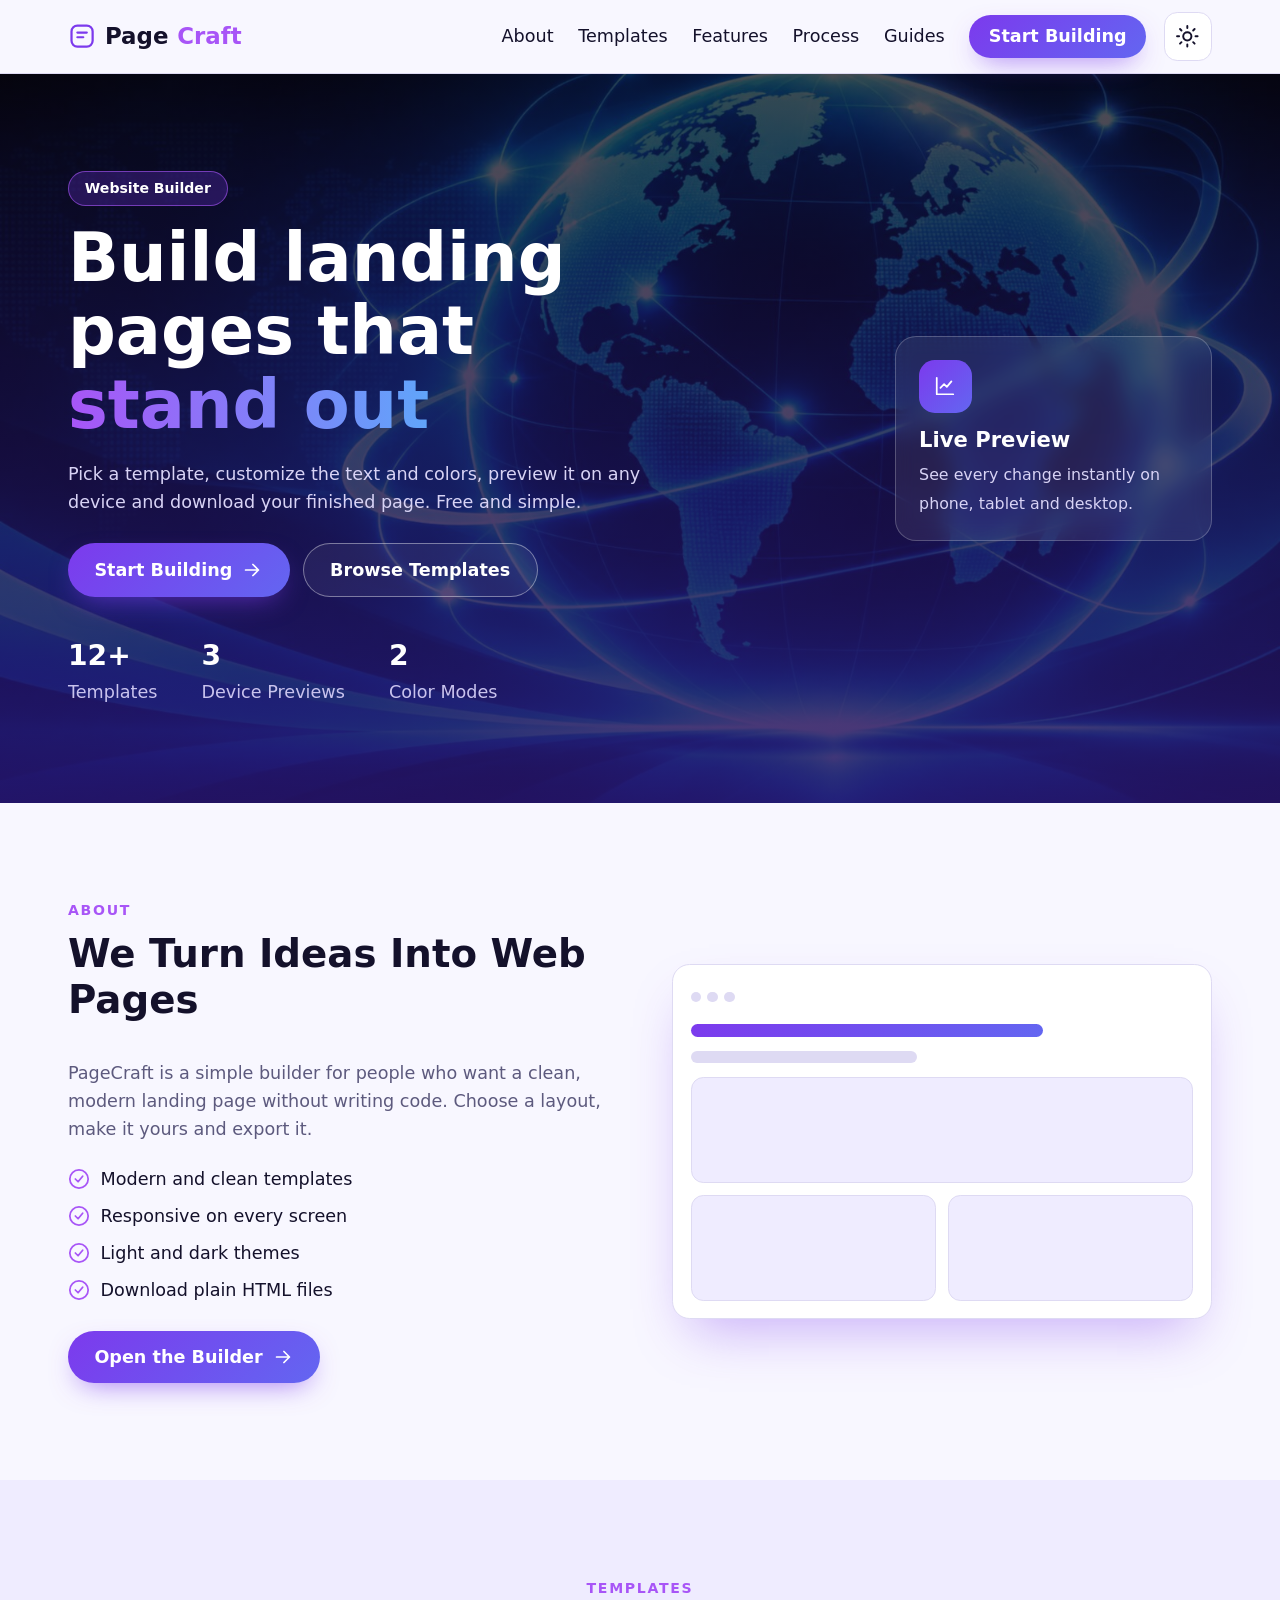
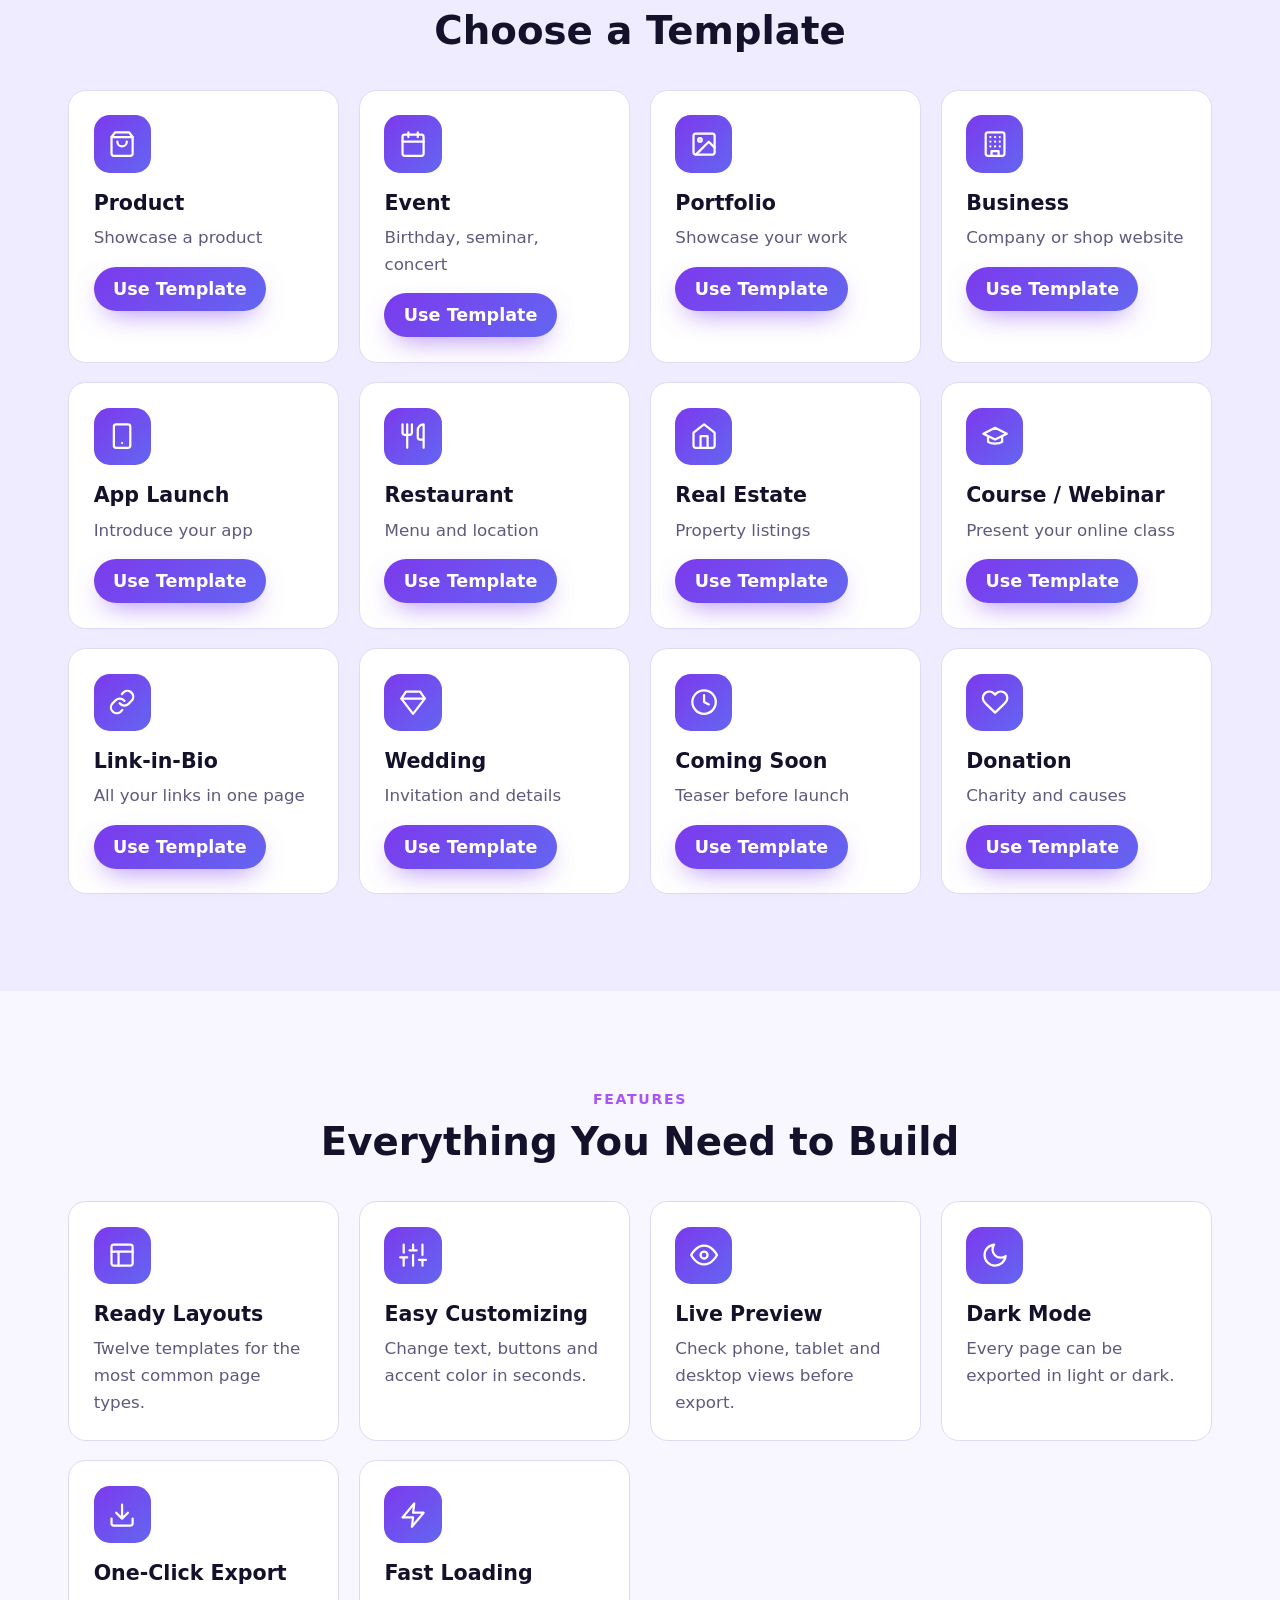
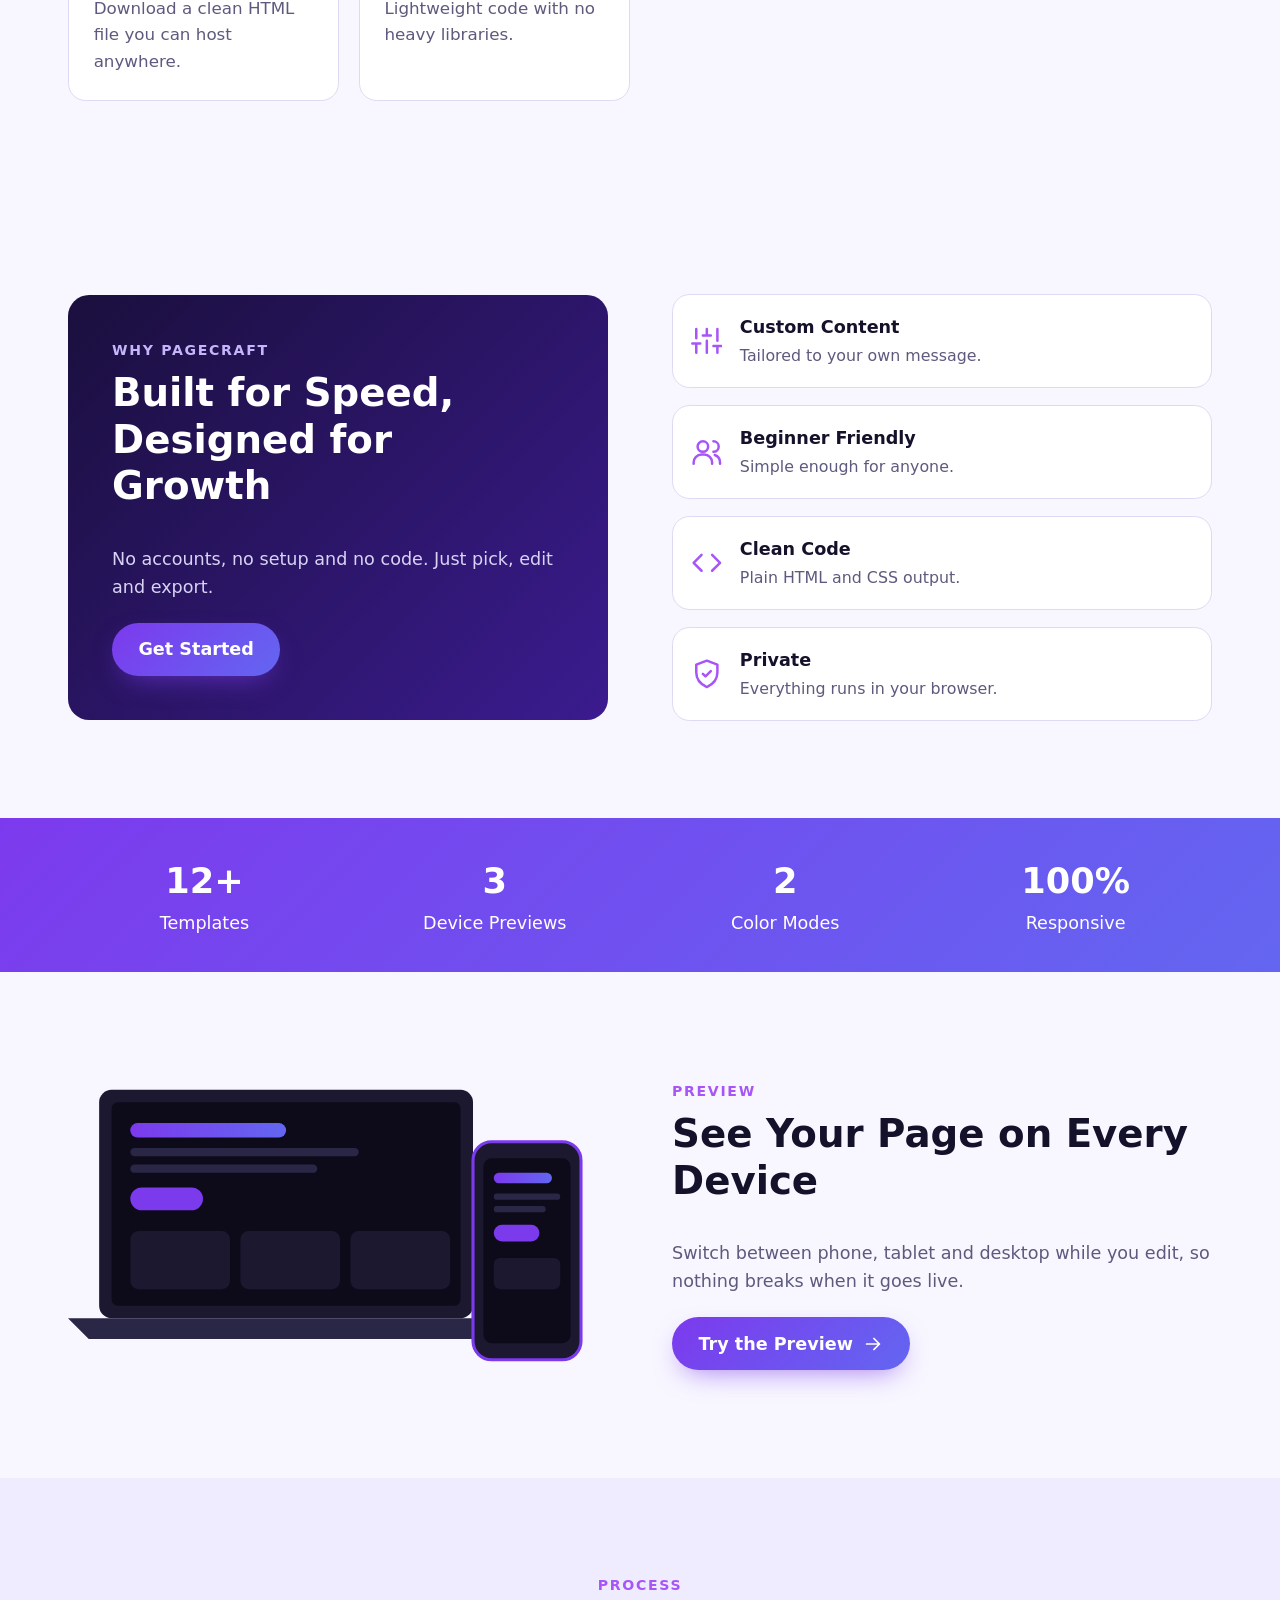
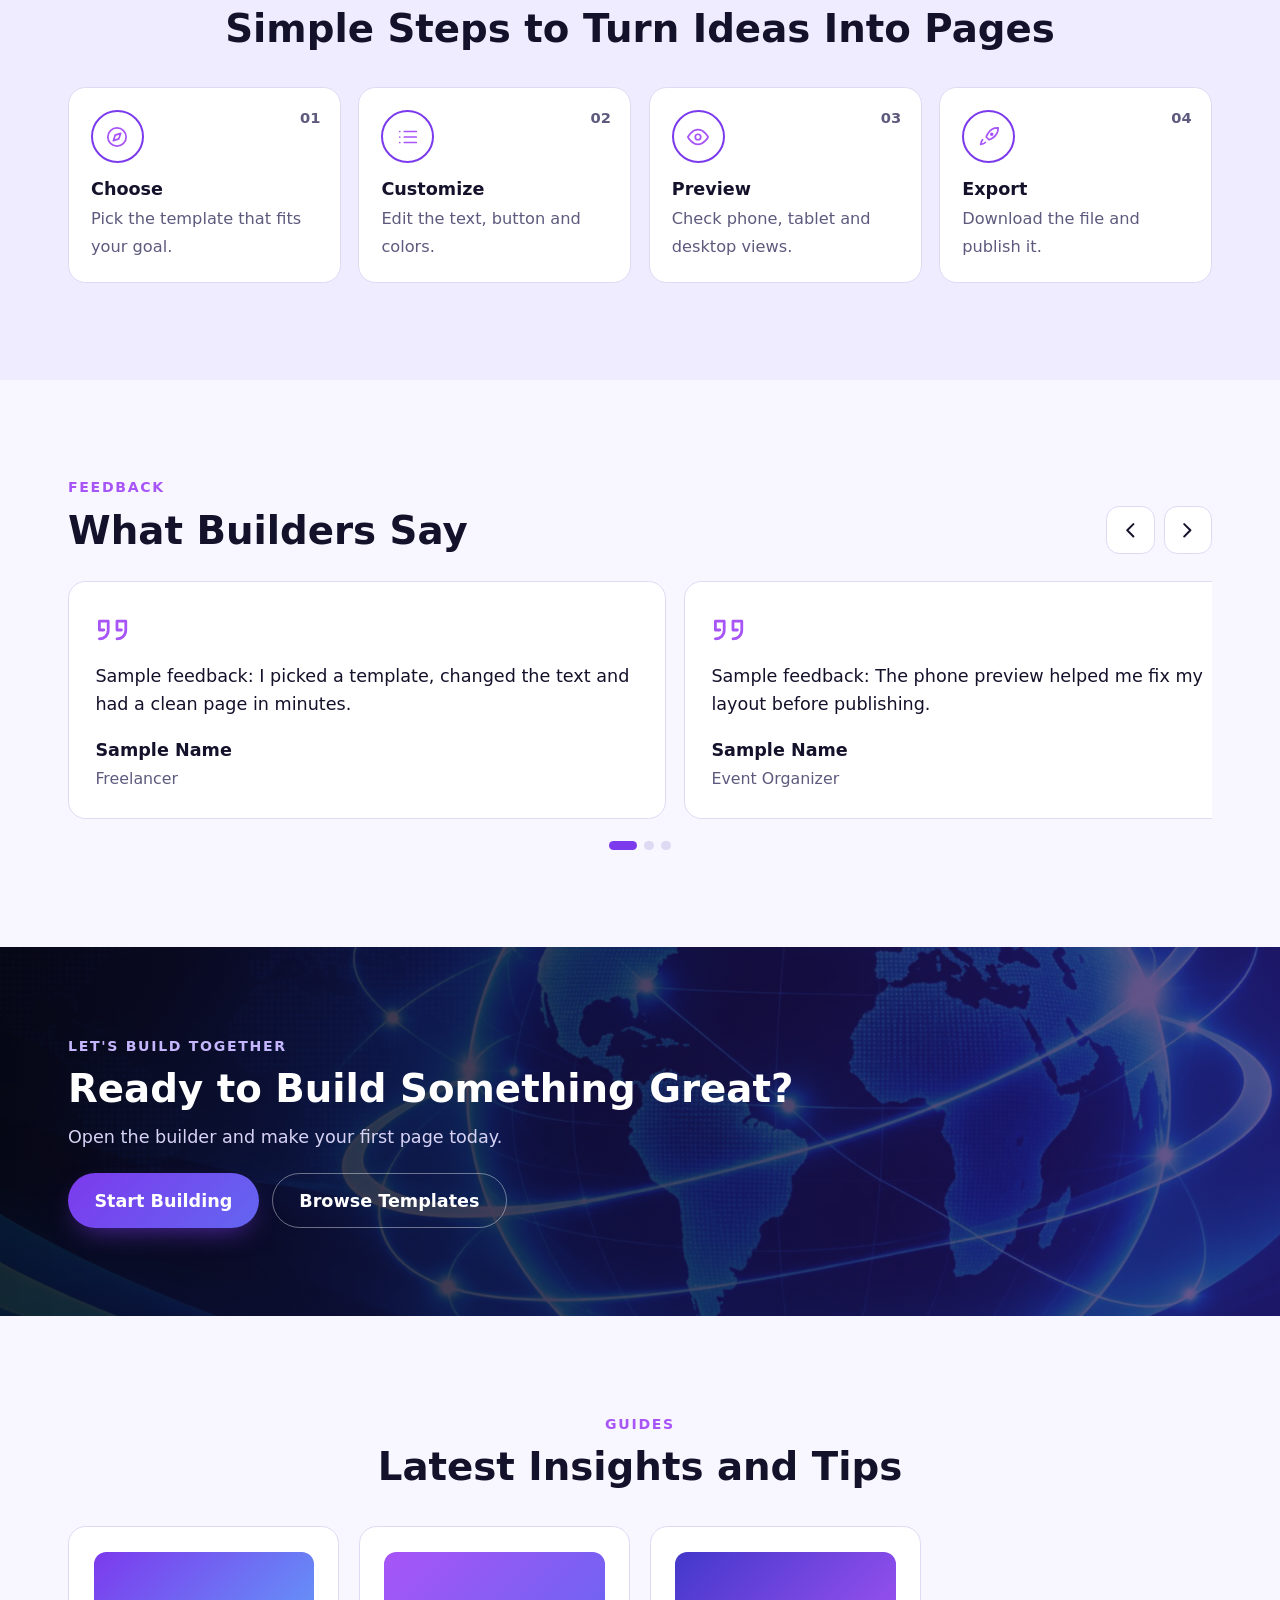
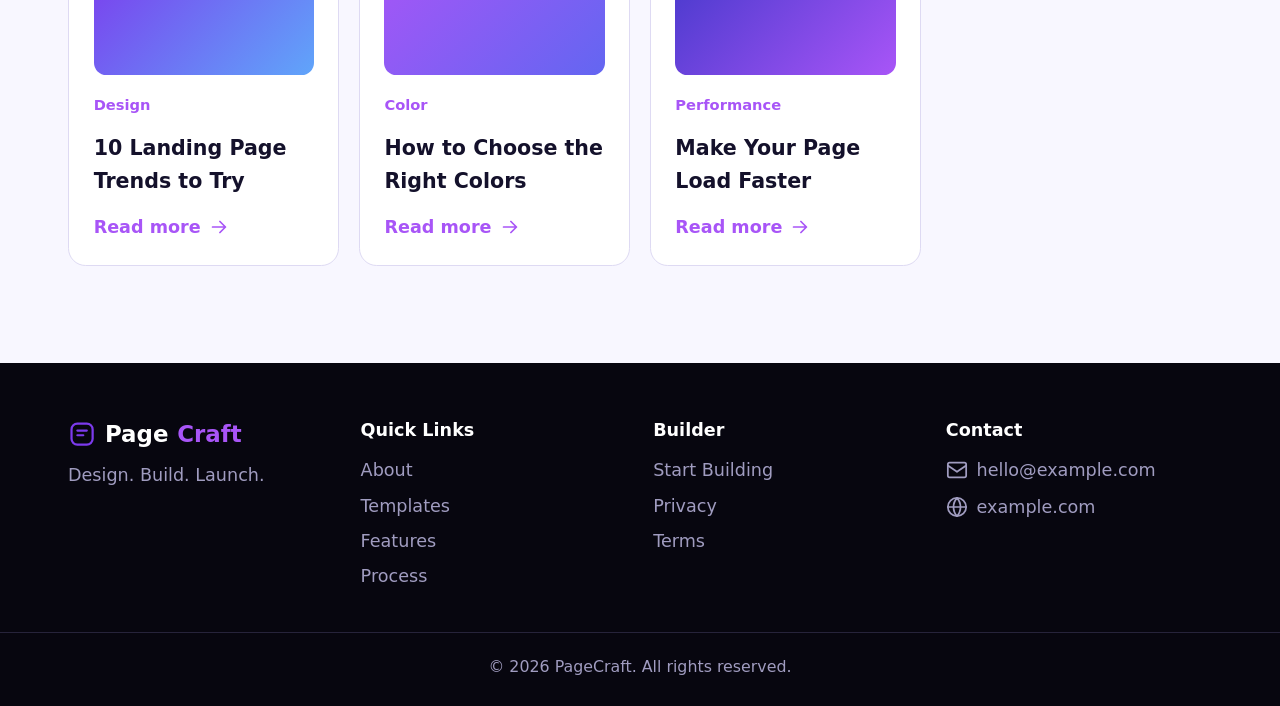
==== index.html @ 85c78061 "First version" ====
<!DOCTYPE html>
<html lang="en">
<head>
<meta charset="UTF-8">
<meta name="viewport" content="width=device-width, viewport-fit=cover">
<title>PageCraft | Landing Page and Website Builder</title>
<link rel="icon" href="assets/icons/favicon.svg">
<meta name="description" content="Design landing pages for products, events, portfolios and businesses. Fast, beautiful and responsive.">
<script>try{document.documentElement.dataset.theme=localStorage.getItem("theme")||"light"}catch(e){document.documentElement.dataset.theme="light"}</script>
<link rel="stylesheet" href="css/style.css">
<link rel="stylesheet" href="css/responsive.css">
</head>
<body>

<header class="nav"><div class="wrap bar">
  <a href="index.html" class="logo"><svg class="i mark"><use href="#i-mark"/></svg>Page<span>Craft</span></a>
  <nav id="menu">
    <a href="#about">About</a>
    <a href="#templates">Templates</a>
    <a href="#features">Features</a>
    <a href="#process">Process</a>
    <a href="#guides">Guides</a>
    <a href="pages/builder.html" class="btn sm">Start Building</a>
  </nav>
  <div class="actions">
    <button id="themeBtn" class="iconbtn" aria-label="Toggle dark mode"><svg class="i sun"><use href="#i-sun"/></svg><svg class="i moon"><use href="#i-moon"/></svg></button>
    <button id="menuBtn" class="iconbtn" aria-label="Open menu" aria-expanded="false"><svg class="i m-open"><use href="#i-menu"/></svg><svg class="i m-close"><use href="#i-close"/></svg></button>
  </div>
</div></header>

<section class="hero s"><div class="wrap hg">
  <div>
    <span class="chip">Website Builder</span>
    <h1>Build landing pages that <span class="grad">stand out</span></h1>
    <p>Pick a template, customize the text and colors, preview it on any device and download your finished page. Free and simple.</p>
    <div class="row">
      <a href="pages/builder.html" class="btn">Start Building<svg class="i"><use href="#i-arrow"/></svg></a>
      <a href="#templates" class="btn ghost">Browse Templates</a>
    </div>
    <ul class="stats">
      <li><b>12+</b>Templates</li><li><b>3</b>Device Previews</li><li><b>2</b>Color Modes</li>
    </ul>
  </div>
  <div class="float">
    <div class="fi"><svg class="i"><use href="#i-chart"/></svg></div>
    <b>Live Preview</b>
    <span>See every change instantly on phone, tablet and desktop.</span>
  </div>
</div></section>

<section id="about" class="s"><div class="wrap two-col">
  <div>
    <span class="eyebrow">About</span>
    <h2>We Turn Ideas Into Web Pages</h2>
    <p class="lead">PageCraft is a simple builder for people who want a clean, modern landing page without writing code. Choose a layout, make it yours and export it.</p>
    <ul class="checks">
      <li><svg class="i"><use href="#i-check"/></svg>Modern and clean templates</li>
      <li><svg class="i"><use href="#i-check"/></svg>Responsive on every screen</li>
      <li><svg class="i"><use href="#i-check"/></svg>Light and dark themes</li>
      <li><svg class="i"><use href="#i-check"/></svg>Download plain HTML files</li>
    </ul>
    <a href="pages/builder.html" class="btn">Open the Builder<svg class="i"><use href="#i-arrow"/></svg></a>
  </div>
  <div class="win" aria-hidden="true">
    <div class="dots"><i></i><i></i><i></i></div>
    <div class="bar2 w1"></div><div class="bar2 w2"></div><div class="blk"></div>
    <div class="two"><div class="blk"></div><div class="blk"></div></div>
  </div>
</div></section>

<section id="templates" class="s alt"><div class="wrap">
  <span class="eyebrow c">Templates</span>
  <h2>Choose a Template</h2>
  <div id="grid" class="grid"></div>
</div></section>

<section id="features" class="s"><div class="wrap">
  <span class="eyebrow c">Features</span>
  <h2>Everything You Need to Build</h2>
  <div class="grid">
    <div class="card"><div class="ico"><svg class="i"><use href="#i-layout"/></svg></div><h3>Ready Layouts</h3><p>Twelve templates for the most common page types.</p></div>
    <div class="card"><div class="ico"><svg class="i"><use href="#i-sliders"/></svg></div><h3>Easy Customizing</h3><p>Change text, buttons and accent color in seconds.</p></div>
    <div class="card"><div class="ico"><svg class="i"><use href="#i-eye"/></svg></div><h3>Live Preview</h3><p>Check phone, tablet and desktop views before export.</p></div>
    <div class="card"><div class="ico"><svg class="i"><use href="#i-moon"/></svg></div><h3>Dark Mode</h3><p>Every page can be exported in light or dark.</p></div>
    <div class="card"><div class="ico"><svg class="i"><use href="#i-download"/></svg></div><h3>One-Click Export</h3><p>Download a clean HTML file you can host anywhere.</p></div>
    <div class="card"><div class="ico"><svg class="i"><use href="#i-bolt"/></svg></div><h3>Fast Loading</h3><p>Lightweight code with no heavy libraries.</p></div>
  </div>
</div></section>

<section class="s why"><div class="wrap two-col">
  <div class="panel-hero">
    <span class="eyebrow w">Why PageCraft</span>
    <h2>Built for Speed, Designed for Growth</h2>
    <p>No accounts, no setup and no code. Just pick, edit and export.</p>
    <a href="pages/builder.html" class="btn">Get Started</a>
  </div>
  <ul class="why-list">
    <li><svg class="i"><use href="#i-sliders"/></svg><div><b>Custom Content</b><span>Tailored to your own message.</span></div></li>
    <li><svg class="i"><use href="#i-users"/></svg><div><b>Beginner Friendly</b><span>Simple enough for anyone.</span></div></li>
    <li><svg class="i"><use href="#i-code"/></svg><div><b>Clean Code</b><span>Plain HTML and CSS output.</span></div></li>
    <li><svg class="i"><use href="#i-shield"/></svg><div><b>Private</b><span>Everything runs in your browser.</span></div></li>
  </ul>
</div></section>
<section class="statbar"><div class="wrap">
  <ul><li><b>12+</b>Templates</li><li><b>3</b>Device Previews</li><li><b>2</b>Color Modes</li><li><b>100%</b>Responsive</li></ul>
</div></section>

<section class="s"><div class="wrap two-col rev">
  <div>
    <span class="eyebrow">Preview</span>
    <h2>See Your Page on Every Device</h2>
    <p class="lead">Switch between phone, tablet and desktop while you edit, so nothing breaks when it goes live.</p>
    <a href="pages/builder.html" class="btn">Try the Preview<svg class="i"><use href="#i-arrow"/></svg></a>
  </div>
  <svg class="show" viewBox="0 0 520 300" role="img" aria-label="Laptop and phone preview">
    <defs><linearGradient id="g1" x1="0" x2="1"><stop offset="0" stop-color="#7c3aed"/><stop offset="1" stop-color="#6366f1"/></linearGradient></defs>
    <rect x="30" y="20" width="360" height="220" rx="12" fill="#1b1830"/>
    <rect x="42" y="32" width="336" height="196" rx="6" fill="#0d0b1a"/>
    <rect x="60" y="52" width="150" height="14" rx="7" fill="url(#g1)"/>
    <rect x="60" y="76" width="220" height="8" rx="4" fill="#2a2646"/>
    <rect x="60" y="92" width="180" height="8" rx="4" fill="#2a2646"/>
    <rect x="60" y="114" width="70" height="22" rx="11" fill="#7c3aed"/>
    <rect x="60" y="156" width="96" height="56" rx="8" fill="#1b1830"/>
    <rect x="166" y="156" width="96" height="56" rx="8" fill="#1b1830"/>
    <rect x="272" y="156" width="96" height="56" rx="8" fill="#1b1830"/>
    <path d="M0 240h420l-20 20H20z" fill="#2a2646"/>
    <rect x="390" y="70" width="104" height="210" rx="18" fill="#1b1830" stroke="#7c3aed" stroke-width="3"/>
    <rect x="400" y="86" width="84" height="178" rx="8" fill="#0d0b1a"/>
    <rect x="410" y="100" width="56" height="10" rx="5" fill="url(#g1)"/>
    <rect x="410" y="120" width="64" height="6" rx="3" fill="#2a2646"/>
    <rect x="410" y="132" width="50" height="6" rx="3" fill="#2a2646"/>
    <rect x="410" y="150" width="44" height="16" rx="8" fill="#7c3aed"/>
    <rect x="410" y="182" width="64" height="30" rx="6" fill="#1b1830"/>
  </svg>
</div></section>

<section id="process" class="s alt"><div class="wrap">
  <span class="eyebrow c">Process</span>
  <h2>Simple Steps to Turn Ideas Into Pages</h2>
  <ol class="steps">
    <li><div class="sic"><svg class="i"><use href="#i-compass"/></svg></div><small>01</small><b>Choose</b><span>Pick the template that fits your goal.</span></li>
    <li><div class="sic"><svg class="i"><use href="#i-list"/></svg></div><small>02</small><b>Customize</b><span>Edit the text, button and colors.</span></li>
    <li><div class="sic"><svg class="i"><use href="#i-eye"/></svg></div><small>03</small><b>Preview</b><span>Check phone, tablet and desktop views.</span></li>
    <li><div class="sic"><svg class="i"><use href="#i-rocket"/></svg></div><small>04</small><b>Export</b><span>Download the file and publish it.</span></li>
  </ol>
</div></section>

<section class="s"><div class="wrap">
  <div class="head-row">
    <div><span class="eyebrow">Feedback</span><h2 class="l">What Builders Say</h2></div>
    <div class="sl-ctrl"><button id="prev" class="iconbtn" aria-label="Previous"><svg class="i"><use href="#i-left"/></svg></button><button id="next" class="iconbtn" aria-label="Next"><svg class="i"><use href="#i-right"/></svg></button></div>
  </div>
  <!-- NOTE: sample text. Replace with real feedback later. -->
  <div class="slider" id="slider">
    <article class="tcard"><svg class="i q"><use href="#i-quote"/></svg><p>Sample feedback: I picked a template, changed the text and had a clean page in minutes.</p><b>Sample Name</b><span>Freelancer</span></article>
    <article class="tcard"><svg class="i q"><use href="#i-quote"/></svg><p>Sample feedback: The phone preview helped me fix my layout before publishing.</p><b>Sample Name</b><span>Event Organizer</span></article>
    <article class="tcard"><svg class="i q"><use href="#i-quote"/></svg><p>Sample feedback: Dark mode and light mode both look great on my portfolio.</p><b>Sample Name</b><span>Designer</span></article>
  </div>
  <div class="dotrow" id="dots"></div>
</div></section>

<section class="cta"><div class="wrap">
  <span class="eyebrow w">Let's Build Together</span>
  <h2>Ready to Build Something Great?</h2>
  <p>Open the builder and make your first page today.</p>
  <div class="row"><a href="pages/builder.html" class="btn">Start Building</a><a href="#templates" class="btn ghost">Browse Templates</a></div>
</div></section>

<section id="guides" class="s"><div class="wrap">
  <span class="eyebrow c">Guides</span>
  <h2>Latest Insights and Tips</h2>
  <div class="grid">
    <a href="pages/guides.html#g1" class="card post"><div class="thumb t1"></div><small>Design</small><h3>10 Landing Page Trends to Try</h3><span class="more">Read more<svg class="i"><use href="#i-arrow"/></svg></span></a>
    <a href="pages/guides.html#g2" class="card post"><div class="thumb t2"></div><small>Color</small><h3>How to Choose the Right Colors</h3><span class="more">Read more<svg class="i"><use href="#i-arrow"/></svg></span></a>
    <a href="pages/guides.html#g3" class="card post"><div class="thumb t3"></div><small>Performance</small><h3>Make Your Page Load Faster</h3><span class="more">Read more<svg class="i"><use href="#i-arrow"/></svg></span></a>
  </div>
</div></section>

<footer><div class="wrap fg">
  <div><a href="index.html" class="logo"><svg class="i mark"><use href="#i-mark"/></svg>Page<span>Craft</span></a><p>Design. Build. Launch.</p></div>
  <div><h4>Quick Links</h4><a href="#about">About</a><a href="#templates">Templates</a><a href="#features">Features</a><a href="#process">Process</a></div>
  <div><h4>Builder</h4><a href="pages/builder.html">Start Building</a><a href="pages/privacy.html">Privacy</a><a href="pages/terms.html">Terms</a></div>
  <div><h4>Contact</h4><p class="ct"><svg class="i"><use href="#i-mail"/></svg>hello@example.com</p><p class="ct"><svg class="i"><use href="#i-globe"/></svg>example.com</p></div>
</div>
<p class="copy">&copy; 2026 PageCraft. All rights reserved.</p></footer>
<script src="js/icons.js"></script>
<script src="js/main.js"></script>
</body>
</html>
---- css/style.css ----
:root{--bg:#f8f7ff;--alt:#efecff;--card:#fff;--txt:#14112b;--mut:#5d5a7e;--line:#dedaf3;--navbg:#f8f7ffee;--p:#7c3aed;--p2:#a855f7;--b:#6366f1;--c:#60a5fa;--grad:linear-gradient(135deg,#7c3aed,#6366f1);--w:70rem;--pad:clamp(1rem,4vw,2.5rem)}
:root[data-theme="dark"]{--bg:#07060f;--alt:#0d0b1a;--card:#12101f;--txt:#f4f2ff;--mut:#a09cc0;--line:#26233a;--navbg:#07060fee}
*{box-sizing:border-box;margin:0;padding:0}
html{font-size:clamp(16px,.7rem + .5vw,32px);-webkit-text-size-adjust:100%;scroll-behavior:smooth;scroll-padding-top:4.5rem}
body{font-family:system-ui,-apple-system,"Segoe UI",Roboto,sans-serif;background:var(--bg);color:var(--txt);line-height:1.6;min-height:100dvh;overflow-x:hidden;transition:background .3s,color .3s}
a{color:inherit;text-decoration:none}
.i{width:1.25em;height:1.25em;fill:none;stroke:currentColor;stroke-width:1.9;stroke-linecap:round;stroke-linejoin:round;flex:none}
.wrap{max-width:var(--w);margin-inline:auto;padding-inline:var(--pad)}
.s{padding-block:clamp(3rem,8vw,5.5rem)}
.alt{background:var(--alt)}
h2{font-size:clamp(1.5rem,4vw,2.2rem);line-height:1.2;margin-bottom:clamp(1.25rem,3vw,2rem);text-align:center}
h2.l{text-align:left;margin-bottom:0}
.eyebrow{display:block;color:var(--p2);font-weight:700;font-size:.8rem;letter-spacing:.12em;text-transform:uppercase;margin-bottom:.5rem}
.eyebrow.c{text-align:center}.eyebrow.w{color:#c4b5fd}
.lead{color:var(--mut);margin-bottom:1.25rem}
.grad{background:linear-gradient(90deg,#a855f7,#60a5fa);-webkit-background-clip:text;background-clip:text;color:transparent}

.nav{position:sticky;top:0;z-index:20;background:var(--navbg);-webkit-backdrop-filter:blur(10px);backdrop-filter:blur(10px);border-bottom:1px solid var(--line);padding-top:env(safe-area-inset-top)}
.bar{display:flex;align-items:center;gap:1rem;padding-block:.7rem}
.logo{display:flex;align-items:center;gap:.5rem;font-weight:800;font-size:1.3rem}
.logo span{color:var(--p2)}
.logo .mark{width:1.6rem;height:1.6rem;color:var(--p)}
#menu{display:flex;gap:1.4rem;align-items:center;margin-left:auto;font-weight:500}
#menu a:not(.btn):hover{color:var(--p2)}
.actions{display:flex;gap:.5rem;align-items:center}
.iconbtn{display:flex;align-items:center;justify-content:center;width:2.75rem;height:2.75rem;border-radius:.75rem;border:1px solid var(--line);background:var(--card);color:var(--txt);cursor:pointer}
.iconbtn .i{width:1.4rem;height:1.4rem}
#menuBtn{display:none}
.sun{display:none}
:root[data-theme="light"] .sun{display:block}
:root[data-theme="light"] .moon{display:none}
.m-close{display:none}
#menuBtn[aria-expanded="true"] .m-open{display:none}
#menuBtn[aria-expanded="true"] .m-close{display:block}

.btn{display:inline-flex;align-items:center;justify-content:center;gap:.5rem;min-height:2.75rem;padding:.7rem 1.5rem;border-radius:999px;border:0;background:var(--grad);color:#fff;font-weight:700;cursor:pointer;font-size:1rem;font-family:inherit;box-shadow:0 .6rem 1.6rem -.6rem rgba(124,58,237,.7)}
.btn.sm{min-height:2.4rem;padding:.45rem 1.1rem}
.btn.ghost{background:transparent;border:1px solid var(--line);color:var(--txt);box-shadow:none}
.row{display:flex;flex-wrap:wrap;gap:.75rem}

.hero{background:linear-gradient(180deg,rgba(7,6,15,.72),rgba(40,18,100,.85)),url("../assets/images/coverphoto.jpg") center/cover no-repeat;color:#fff}
.hg{display:grid;grid-template-columns:1.15fr .85fr;gap:2rem;align-items:center}
.hero h1{font-size:clamp(2.1rem,6vw,3.8rem);line-height:1.1;margin:.9rem 0 1rem}
.hero p{color:#d8d3f5;max-width:34rem;margin-bottom:1.5rem}
.hero .btn.ghost{color:#fff;border-color:rgba(255,255,255,.4);background:rgba(255,255,255,.06)}
.chip{display:inline-block;padding:.3rem .9rem;border-radius:99px;border:1px solid rgba(168,85,247,.6);background:rgba(124,58,237,.25);font-size:.8rem;font-weight:600}
.stats{display:flex;flex-wrap:wrap;gap:1rem 2.5rem;list-style:none;margin-top:2rem;color:#c9c3ee}
.stats b{display:block;font-size:1.6rem;color:#fff}
.float{justify-self:end;max-width:18rem;padding:1.3rem;border-radius:1.2rem;background:rgba(255,255,255,.08);border:1px solid rgba(255,255,255,.22);-webkit-backdrop-filter:blur(10px);backdrop-filter:blur(10px)}
.float b{display:block;font-size:1.2rem;margin:.6rem 0 .2rem}
.float span{color:#d8d3f5;font-size:.9rem}
.fi{width:3rem;height:3rem;border-radius:.9rem;background:var(--grad);display:flex;align-items:center;justify-content:center}

.two-col{display:grid;grid-template-columns:1fr 1fr;gap:clamp(1.5rem,5vw,4rem);align-items:center}
.two-col h2{text-align:left}
.rev>:first-child{order:2}
.checks{list-style:none;margin:0 0 1.5rem}
.checks li{display:flex;align-items:center;gap:.6rem;margin-bottom:.5rem}
.checks .i{color:var(--p2)}
.win{background:var(--card);border:1px solid var(--line);border-radius:1rem;padding:1rem;box-shadow:0 1.5rem 3rem -1rem rgba(124,58,237,.4)}
.dots i{display:inline-block;width:.6rem;height:.6rem;border-radius:50%;background:var(--line);margin-right:.35rem}
.bar2{height:.7rem;border-radius:99px;background:var(--line);margin:.8rem 0}
.bar2.w1{width:70%;background:var(--grad)}.bar2.w2{width:45%}
.blk{height:6rem;border-radius:.7rem;background:var(--alt);border:1px solid var(--line)}
.win .two{display:grid;grid-template-columns:1fr 1fr;gap:.7rem;margin-top:.7rem}
.show{width:100%;height:auto}

.grid{display:grid;grid-template-columns:repeat(auto-fill,minmax(min(100%,15rem),1fr));gap:1.1rem}
.card{background:var(--card);border-radius:1rem;padding:1.4rem;border:1px solid var(--line);min-width:0;transition:transform .2s,border-color .2s}
.card:hover{transform:translateY(-3px);border-color:var(--p)}
.ico{width:3.25rem;height:3.25rem;border-radius:.9rem;display:flex;align-items:center;justify-content:center;background:var(--grad);color:#fff}
.ico .i{width:1.6rem;height:1.6rem}
.card h3{margin:.8rem 0 .25rem}
.card p{color:var(--mut);font-size:.95rem}
.card .btn{margin-top:.9rem}

.why .panel-hero{background:linear-gradient(135deg,#1a0f3d,#3b1b8f);color:#fff;border-radius:1.2rem;padding:clamp(1.5rem,4vw,2.5rem)}
.panel-hero h2{color:#fff}.panel-hero p{color:#d8d3f5;margin-bottom:1.25rem}
.why-list{list-style:none;display:grid;gap:1rem}
.why-list li{display:flex;gap:1rem;align-items:center;background:var(--card);border:1px solid var(--line);border-radius:1rem;padding:1rem}
.why-list .i{width:1.8rem;height:1.8rem;color:var(--p2)}
.why-list b{display:block}.why-list span{color:var(--mut);font-size:.9rem}
.statbar{background:var(--grad);color:#fff;padding-block:2rem}
.statbar ul{list-style:none;display:grid;grid-template-columns:repeat(auto-fit,minmax(8rem,1fr));gap:1rem;text-align:center}
.statbar b{display:block;font-size:2rem}

.steps{list-style:none;display:grid;grid-template-columns:repeat(auto-fit,minmax(min(100%,12.5rem),1fr));gap:1rem;counter-reset:s}
.steps li{position:relative;background:var(--card);border:1px solid var(--line);padding:1.25rem;border-radius:1rem}
.steps small{position:absolute;top:1rem;right:1.1rem;color:var(--mut);font-weight:700}
.sic{width:3rem;height:3rem;border-radius:50%;border:2px solid var(--p);color:var(--p2);display:flex;align-items:center;justify-content:center;margin-bottom:.7rem}
.steps b{display:block}.steps span{color:var(--mut);font-size:.92rem}

.head-row{display:flex;justify-content:space-between;align-items:flex-end;gap:1rem;margin-bottom:1.5rem}
.sl-ctrl{display:flex;gap:.5rem}
.slider{display:flex;gap:1rem;overflow-x:auto;scroll-snap-type:x mandatory;scrollbar-width:none}
.slider::-webkit-scrollbar{display:none}
.tcard{flex:0 0 min(100%,34rem);scroll-snap-align:start;background:var(--card);border:1px solid var(--line);border-radius:1rem;padding:1.5rem}
.tcard .q{color:var(--p2);width:2rem;height:2rem}
.tcard p{margin:.6rem 0 1rem}.tcard b{display:block}.tcard span{color:var(--mut);font-size:.9rem}
.dotrow{display:flex;justify-content:center;gap:.4rem;margin-top:1.2rem}
.dotrow i{width:.55rem;height:.55rem;border-radius:99px;background:var(--line);transition:width .2s}
.dotrow i.on{width:1.6rem;background:var(--p)}

.cta{background:linear-gradient(90deg,rgba(7,6,15,.85),rgba(40,18,100,.7)),url("../assets/images/coverphoto.jpg") center/cover no-repeat;color:#fff;padding-block:clamp(3rem,8vw,5rem)}
.cta h2{text-align:left;color:#fff;margin-bottom:.6rem}
.cta p{color:#d8d3f5;margin-bottom:1.25rem}
.cta .btn.ghost{color:#fff;border-color:rgba(255,255,255,.4)}
.post{display:block}
.thumb{aspect-ratio:16/9;border-radius:.7rem;margin-bottom:.8rem}
.t1{background:linear-gradient(135deg,#7c3aed,#60a5fa)}.t2{background:linear-gradient(135deg,#a855f7,#6366f1)}.t3{background:linear-gradient(135deg,#4338ca,#a855f7)}
.post small{color:var(--p2);font-weight:700}
.more{display:inline-flex;align-items:center;gap:.4rem;margin-top:.6rem;color:var(--p2);font-weight:600}

footer{background:#07060f;color:#a09cc0;padding-top:3rem;padding-bottom:max(1.5rem,env(safe-area-inset-bottom))}
footer .logo{color:#fff}
.fg{display:grid;grid-template-columns:repeat(auto-fit,minmax(10rem,1fr));gap:1.5rem}
footer h4{color:#fff;margin-bottom:.7rem}
footer a:not(.logo){display:block;margin-bottom:.4rem}
footer a:hover{color:#c4b5fd}
footer p{margin-top:.5rem}
.ct{display:flex;align-items:center;gap:.5rem}
.copy{text-align:center;border-top:1px solid #26233a;margin-top:2rem;padding-top:1.2rem;font-size:.9rem}

.page{max-width:48rem}
.page h1{font-size:clamp(1.8rem,5vw,2.6rem);margin-bottom:1rem}
.page p{color:var(--mut);margin-bottom:1rem}
.nf{text-align:center;padding-block:5rem}
.nf b{display:block;font-size:clamp(4rem,15vw,8rem);line-height:1}

.bh{font-size:clamp(1.6rem,4vw,2.3rem);margin-bottom:1.2rem}
.bgrid{display:grid;grid-template-columns:minmax(0,22rem) minmax(0,1fr);gap:1.25rem}
.panel{background:var(--card);border:1px solid var(--line);border-radius:1rem;padding:1.1rem;display:grid;gap:.8rem;align-content:start}
.panel label{display:grid;gap:.3rem;font-size:.9rem;color:var(--mut)}
input,select,textarea{width:100%;min-height:2.8rem;padding:.7rem;border-radius:.6rem;border:1px solid var(--line);background:var(--bg);color:var(--txt);font:inherit;font-size:1rem}
input[type=color]{padding:.2rem;height:2.8rem}
textarea{resize:vertical}
.devs{display:flex;gap:.5rem;flex-wrap:wrap}
.devs button{display:flex;align-items:center;gap:.4rem;padding:.5rem 1rem;border-radius:99px;border:1px solid var(--line);background:var(--bg);color:var(--txt);cursor:pointer;font:inherit}
.devs button.on{background:var(--grad);color:#fff;border-color:transparent}
.frame{display:flex;justify-content:center;background:var(--alt);border-radius:.8rem;padding:.75rem}
iframe{width:100%;height:34rem;border:0;border-radius:.6rem;background:#fff;transition:width .3s;max-width:100%}
---- css/responsive.css ----
@media(min-width:1600px){:root{--w:88rem}}
@media(min-width:2400px){:root{--w:100rem}}

@media(max-width:900px){
.actions{margin-left:auto}
#menuBtn{display:flex}
#menu{display:none;position:absolute;top:100%;left:0;right:0;margin:0;flex-direction:column;align-items:flex-start;gap:1rem;background:var(--bg);border-bottom:1px solid var(--line);padding:1.1rem var(--pad);max-height:calc(100dvh - 4rem);overflow-y:auto}
#menu.open{display:flex}
.hg,.two-col,.bgrid{grid-template-columns:1fr}
.float{display:none}
.rev>:first-child{order:0}
.two-col h2,.cta h2{text-align:left}
}

@media(max-width:480px){
.row .btn{width:100%}
.head-row{flex-direction:column;align-items:flex-start}
iframe{height:28rem}
}

@media(max-height:500px) and (orientation:landscape){
.s{padding-block:2rem}
}

@media(prefers-reduced-motion:reduce){
html{scroll-behavior:auto}
*{transition:none!important}
}

/* Prevent horizontal overflow */
html,body{max-width:100%;overflow-x:hidden}
.hg>*,.two-col>*,.bgrid>*{min-width:0}
h1,h2,h3,p{overflow-wrap:break-word}
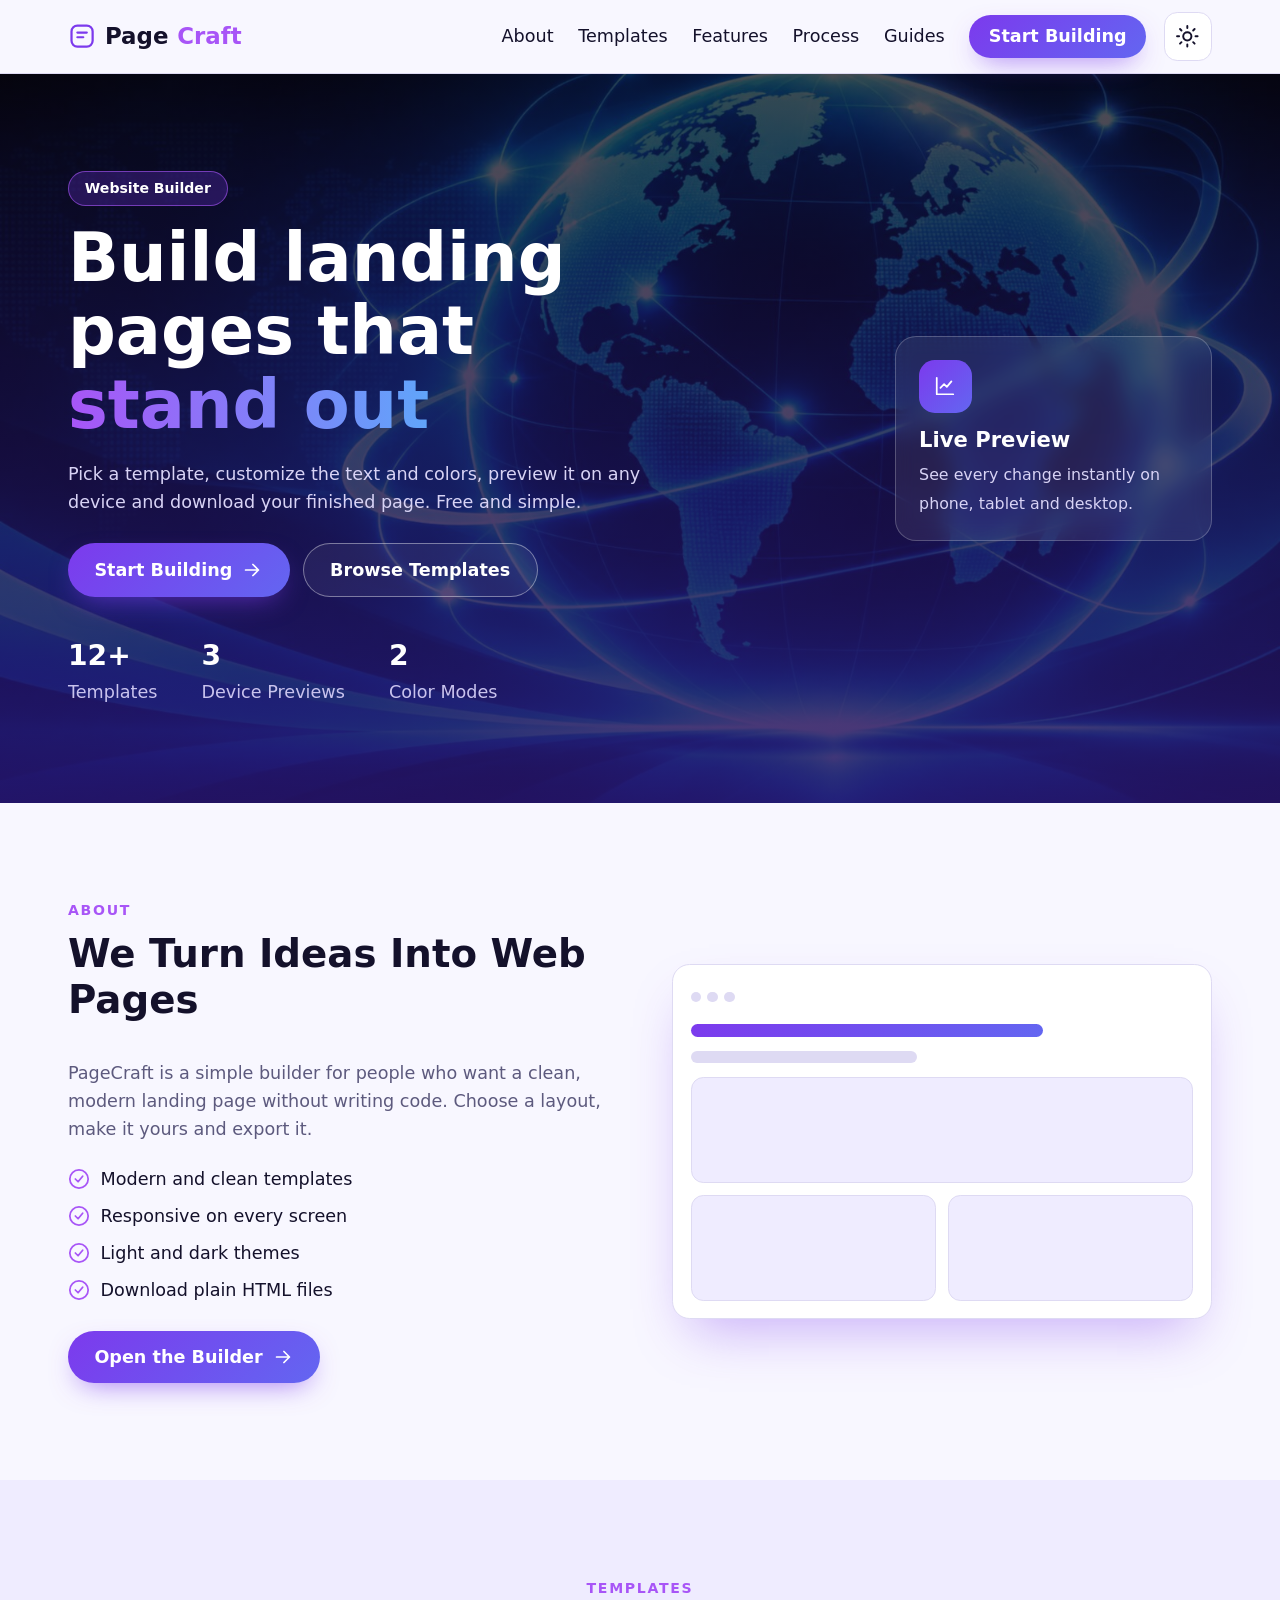
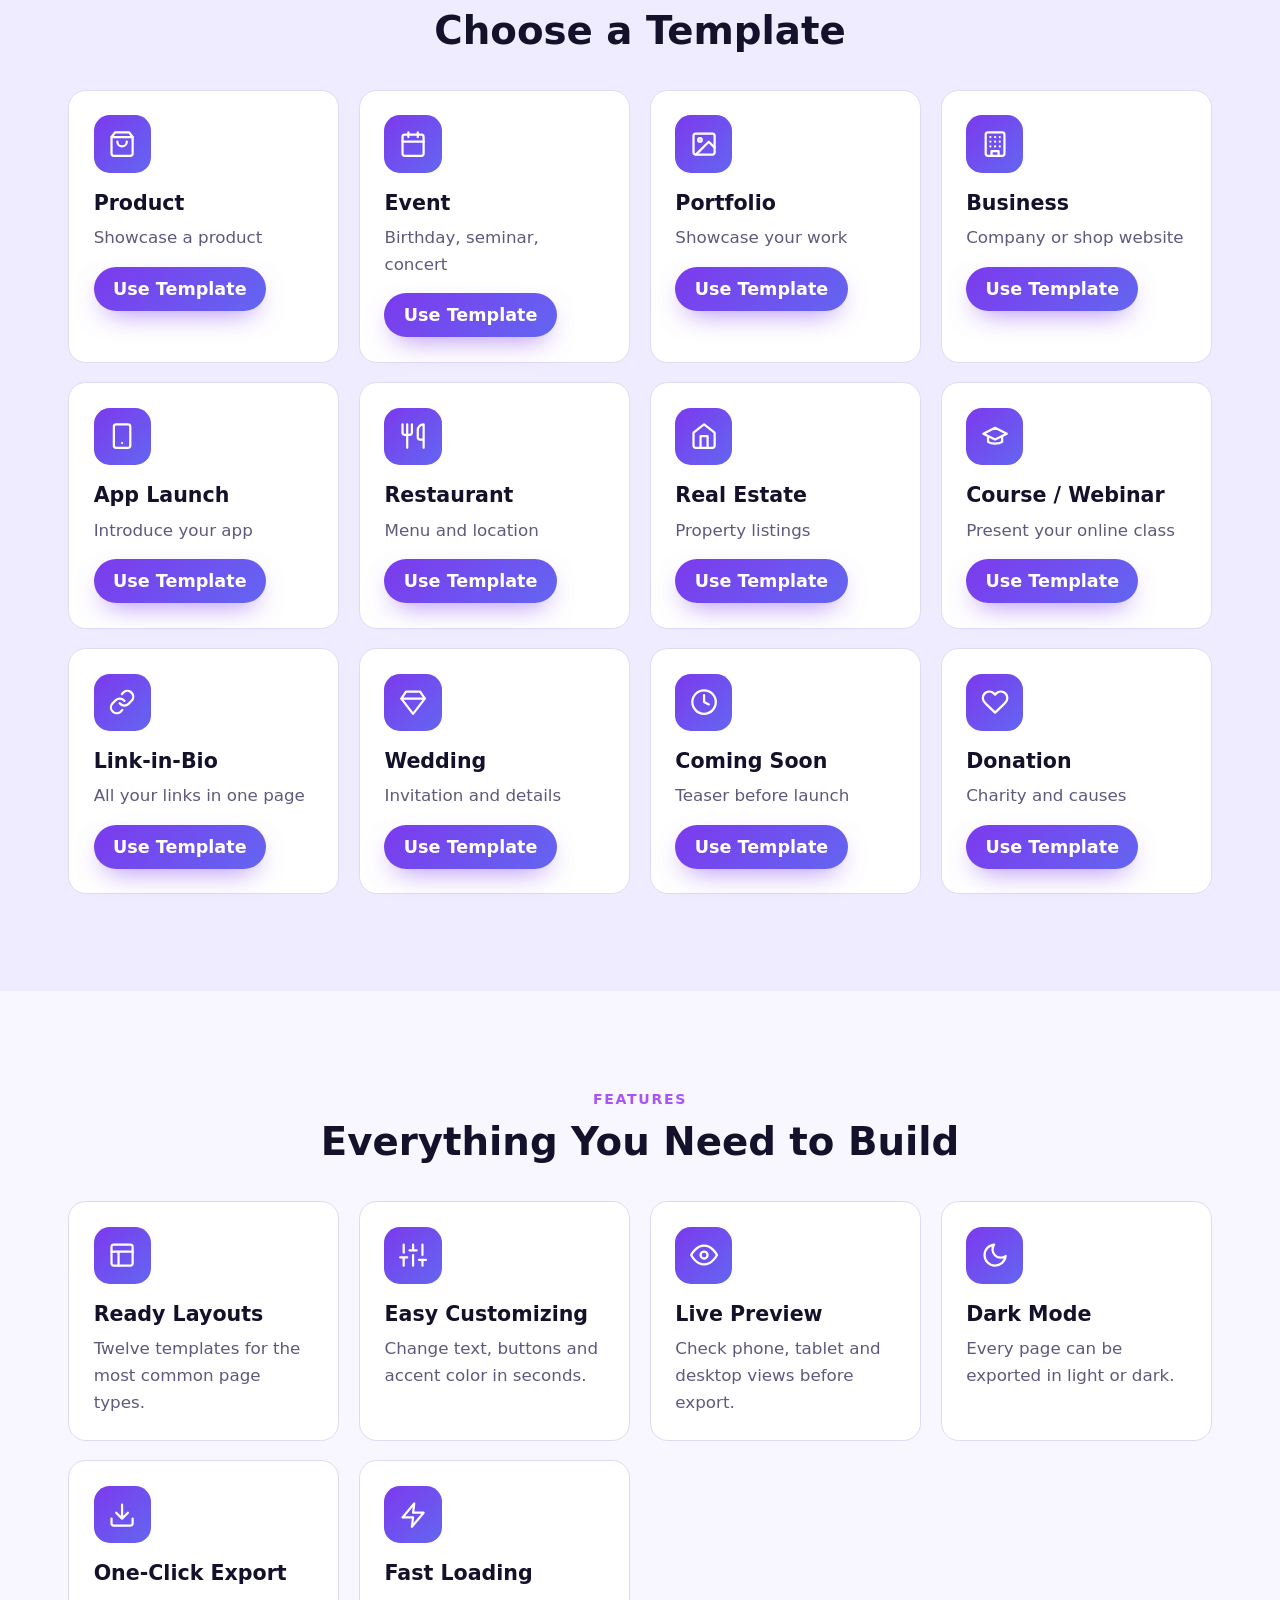
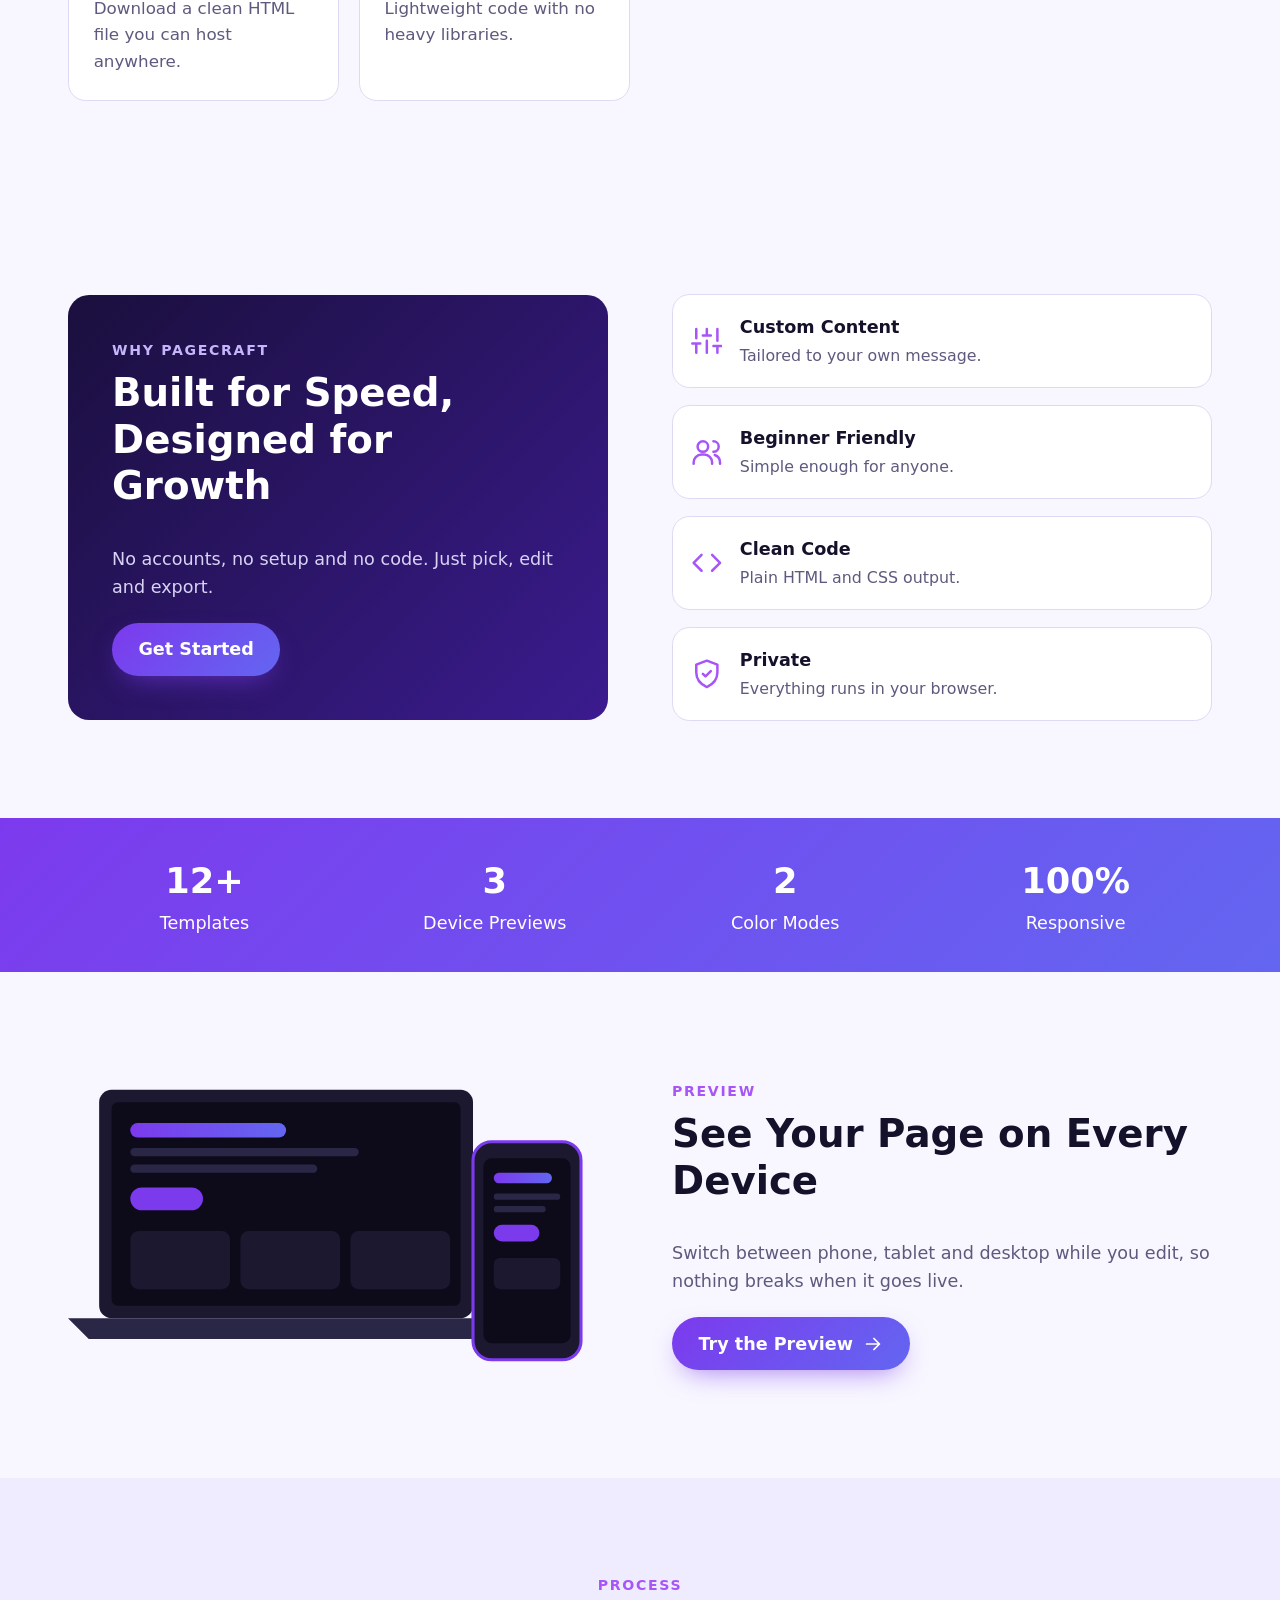
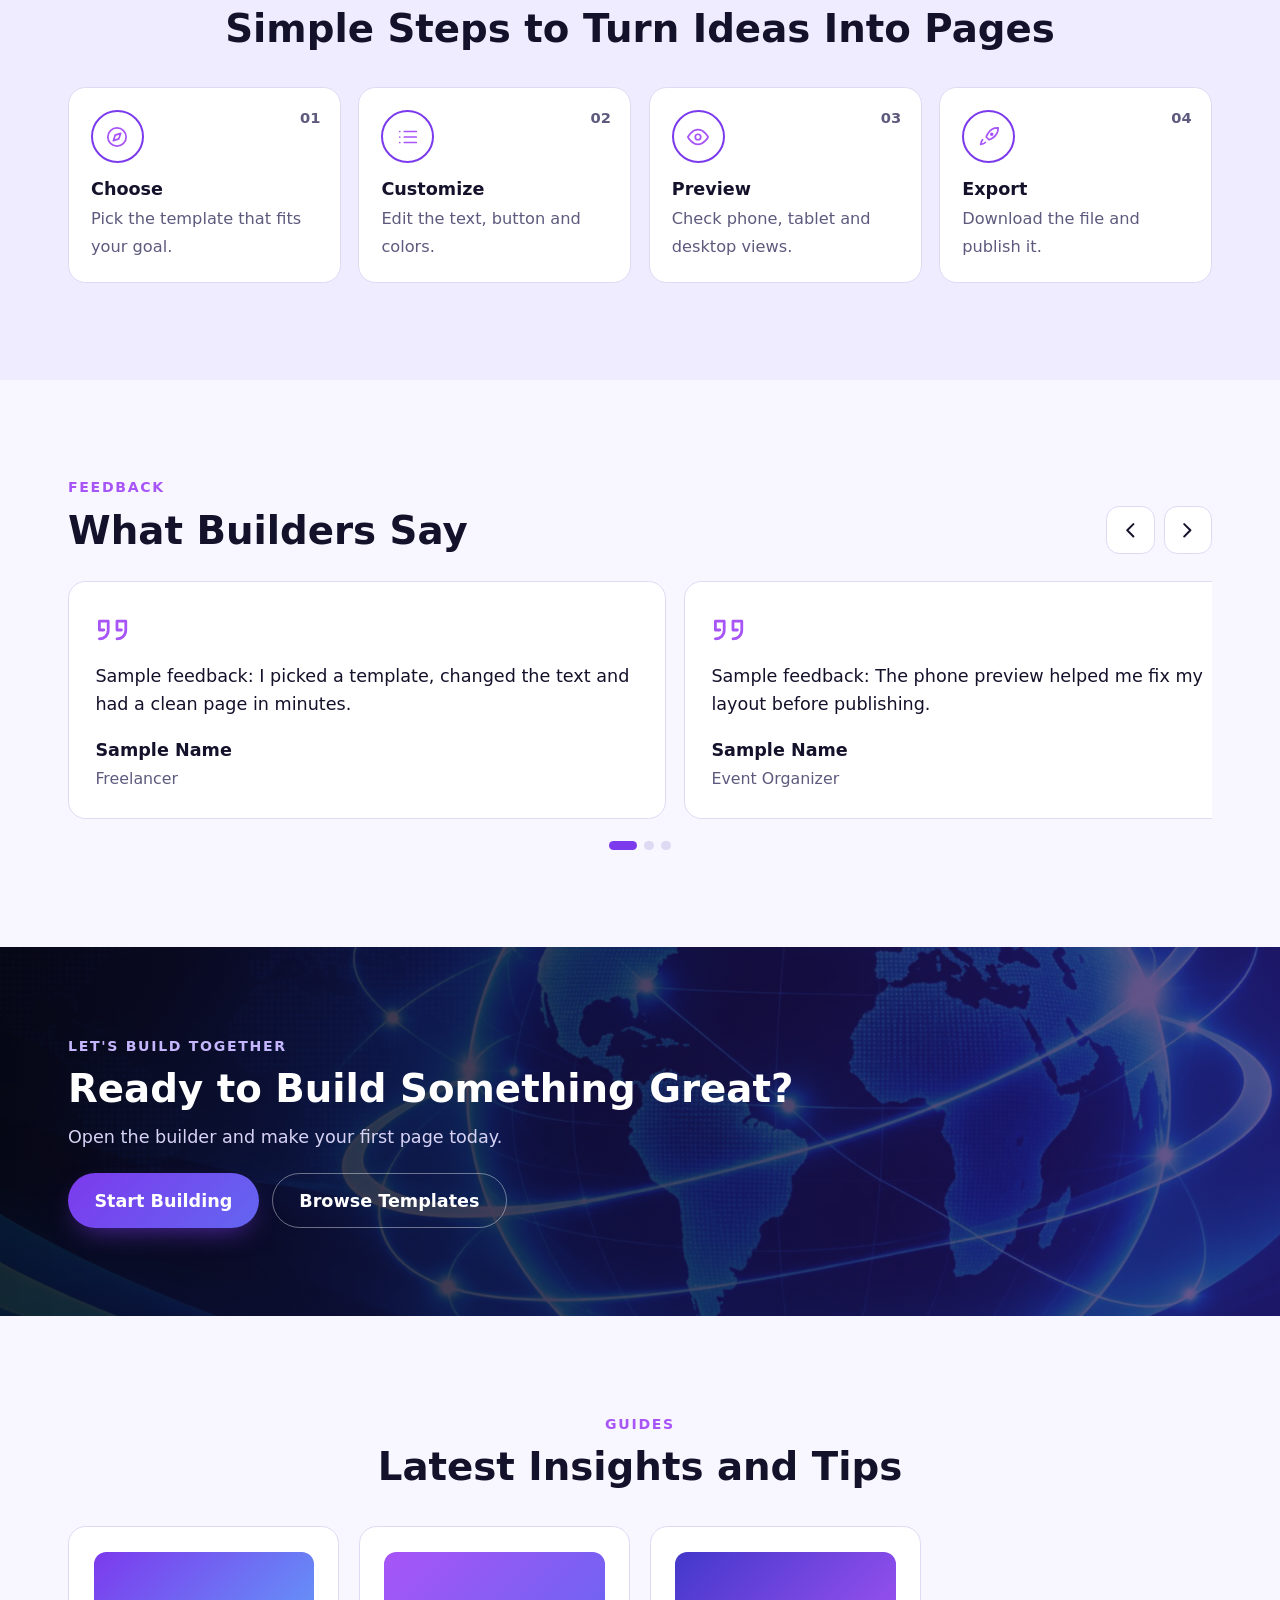
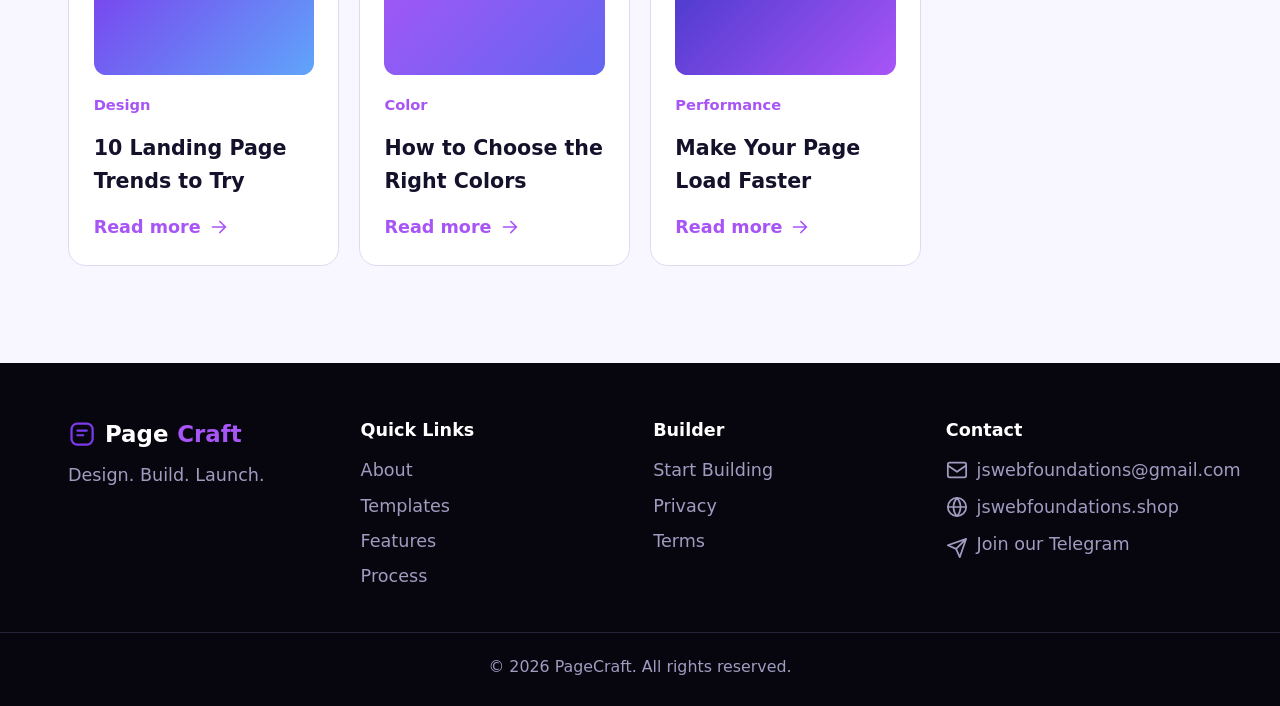
==== commit d90c842f: "Update contact, domain and Telegram" ====
--- a/index.html
+++ b/index.html
@@ -180,7 +180,7 @@
   <div><a href="index.html" class="logo"><svg class="i mark"><use href="#i-mark"/></svg>Page<span>Craft</span></a><p>Design. Build. Launch.</p></div>
   <div><h4>Quick Links</h4><a href="#about">About</a><a href="#templates">Templates</a><a href="#features">Features</a><a href="#process">Process</a></div>
   <div><h4>Builder</h4><a href="pages/builder.html">Start Building</a><a href="pages/privacy.html">Privacy</a><a href="pages/terms.html">Terms</a></div>
-  <div><h4>Contact</h4><p class="ct"><svg class="i"><use href="#i-mail"/></svg>hello@example.com</p><p class="ct"><svg class="i"><use href="#i-globe"/></svg>example.com</p></div>
+  <div><h4>Contact</h4><p class="ct"><svg class="i"><use href="#i-mail"/></svg>jswebfoundations@gmail.com</p><p class="ct"><svg class="i"><use href="#i-globe"/></svg>jswebfoundations.shop</p><p class="ct"><svg class="i"><use href="#i-send"/></svg><a href="https://t.me/website_landingpage_design" target="_blank" rel="noopener">Join our Telegram</a></p></div>
 </div>
 <p class="copy">&copy; 2026 PageCraft. All rights reserved.</p></footer>
 <script src="js/icons.js"></script>
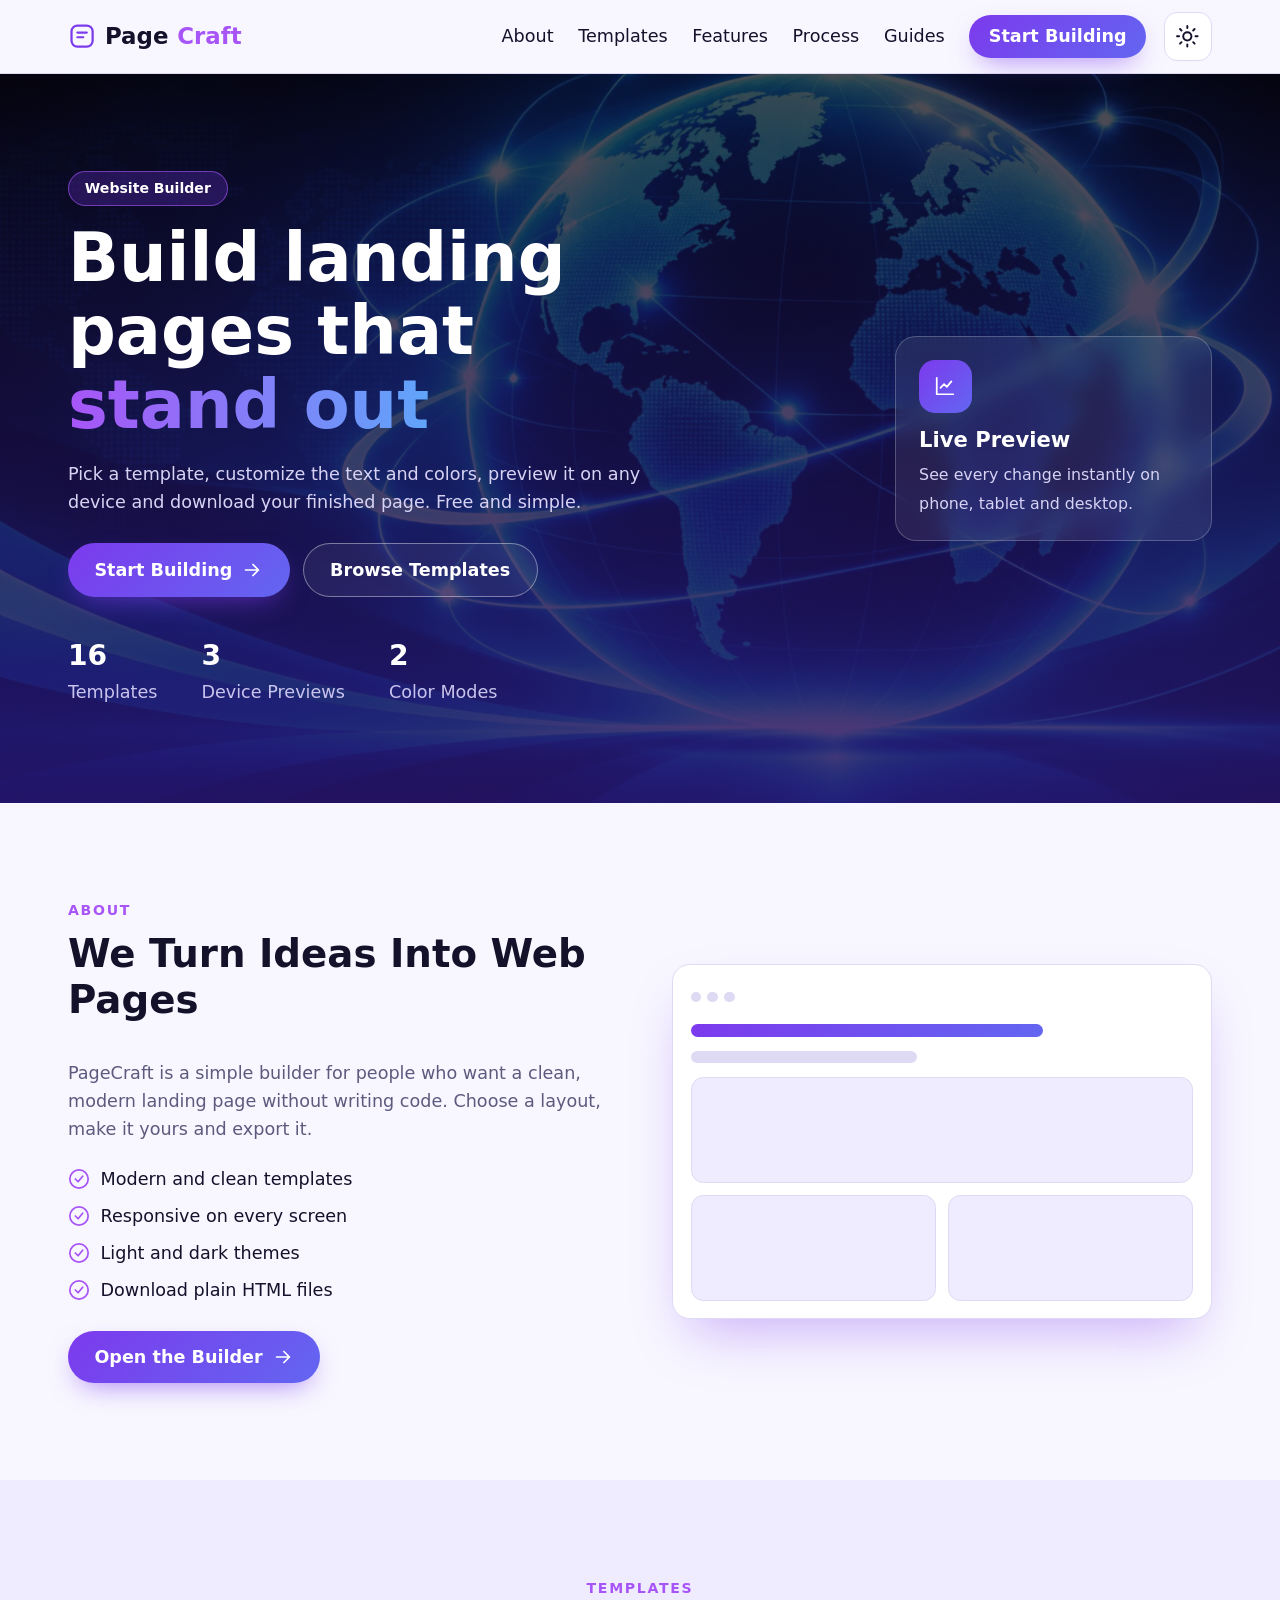
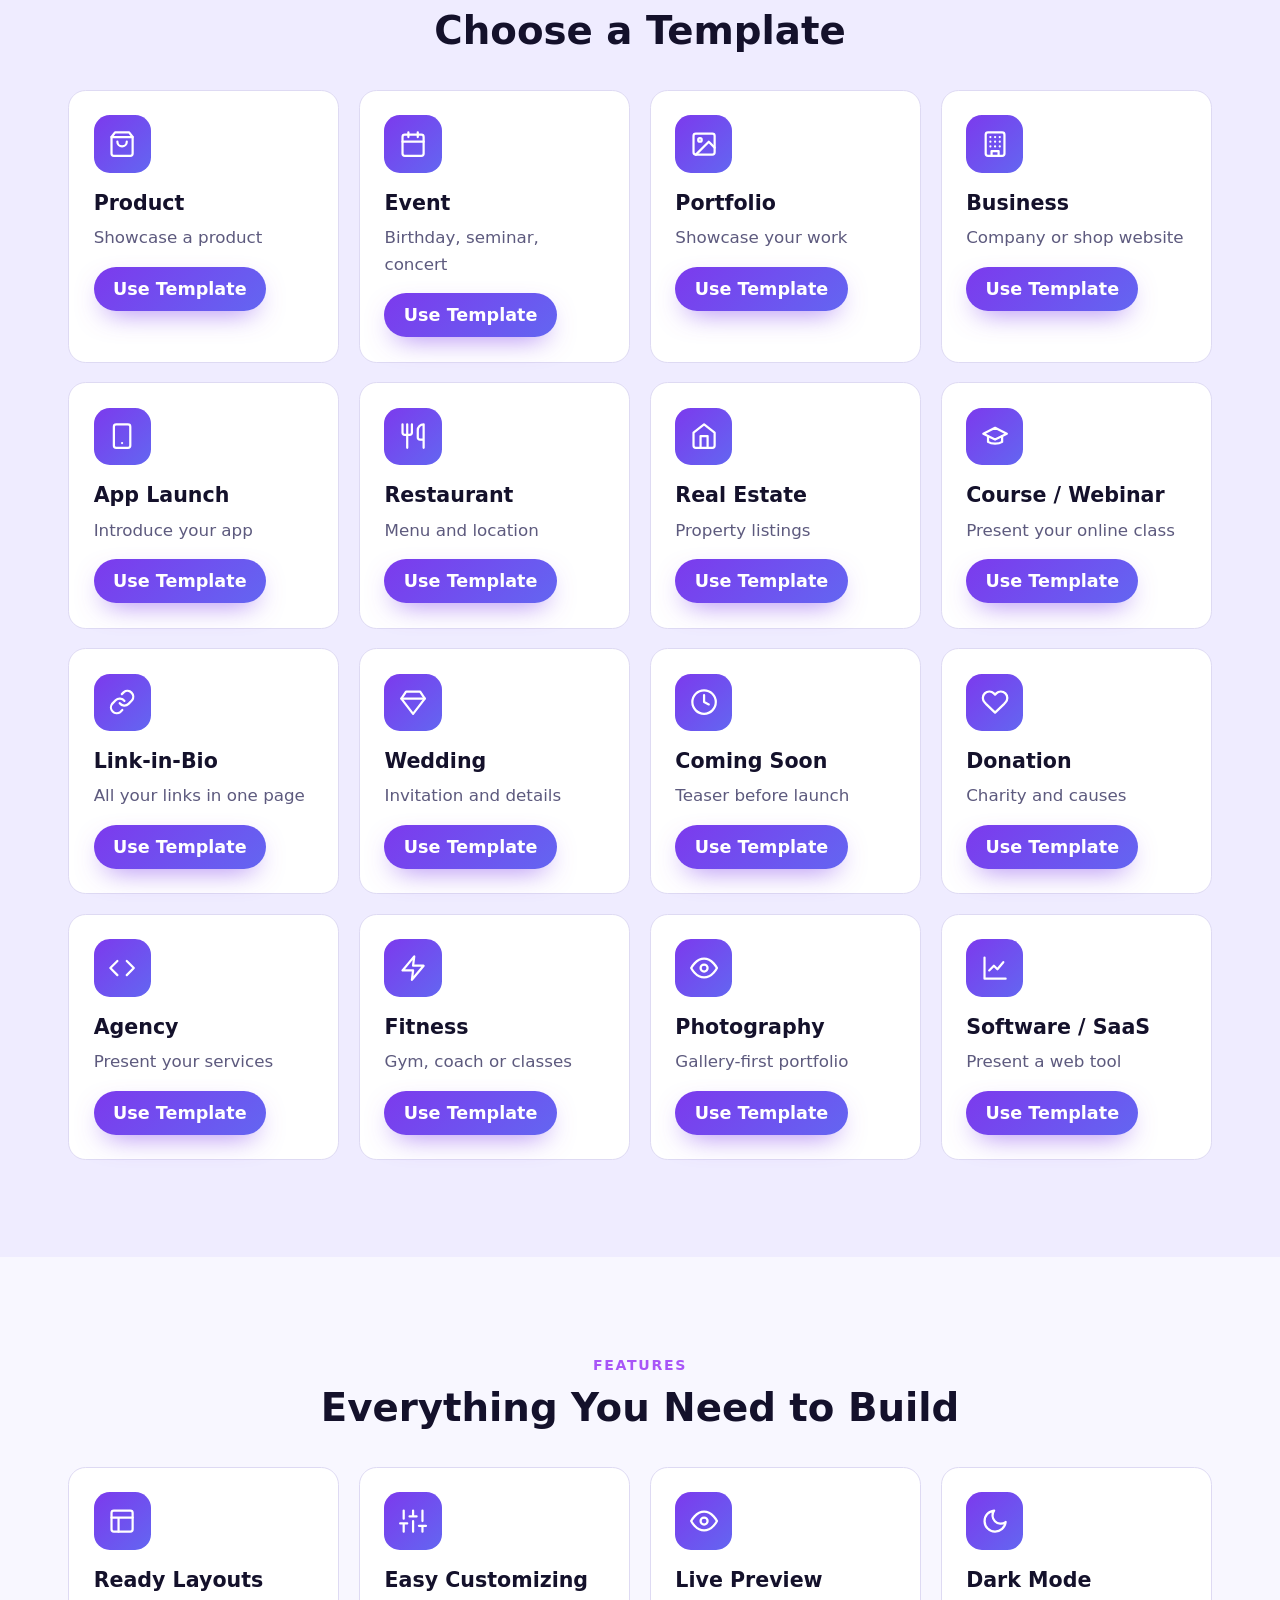
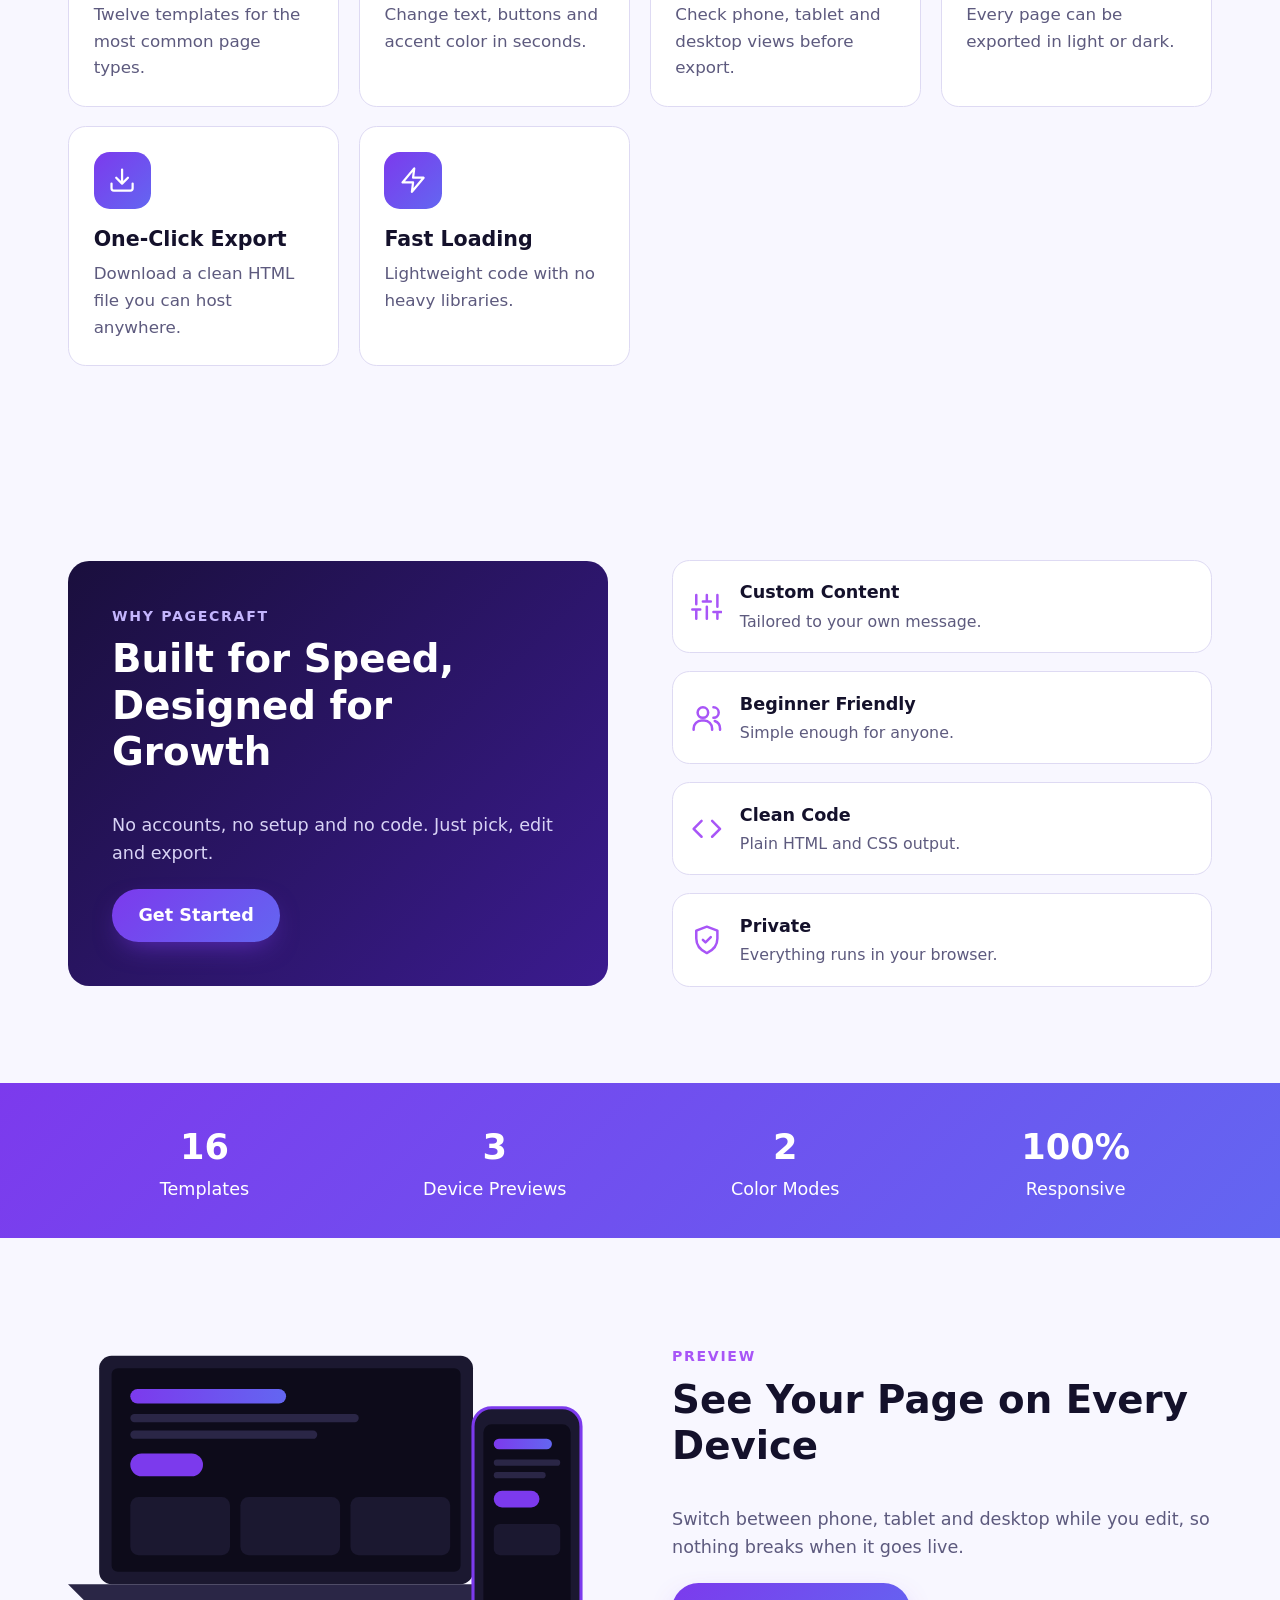
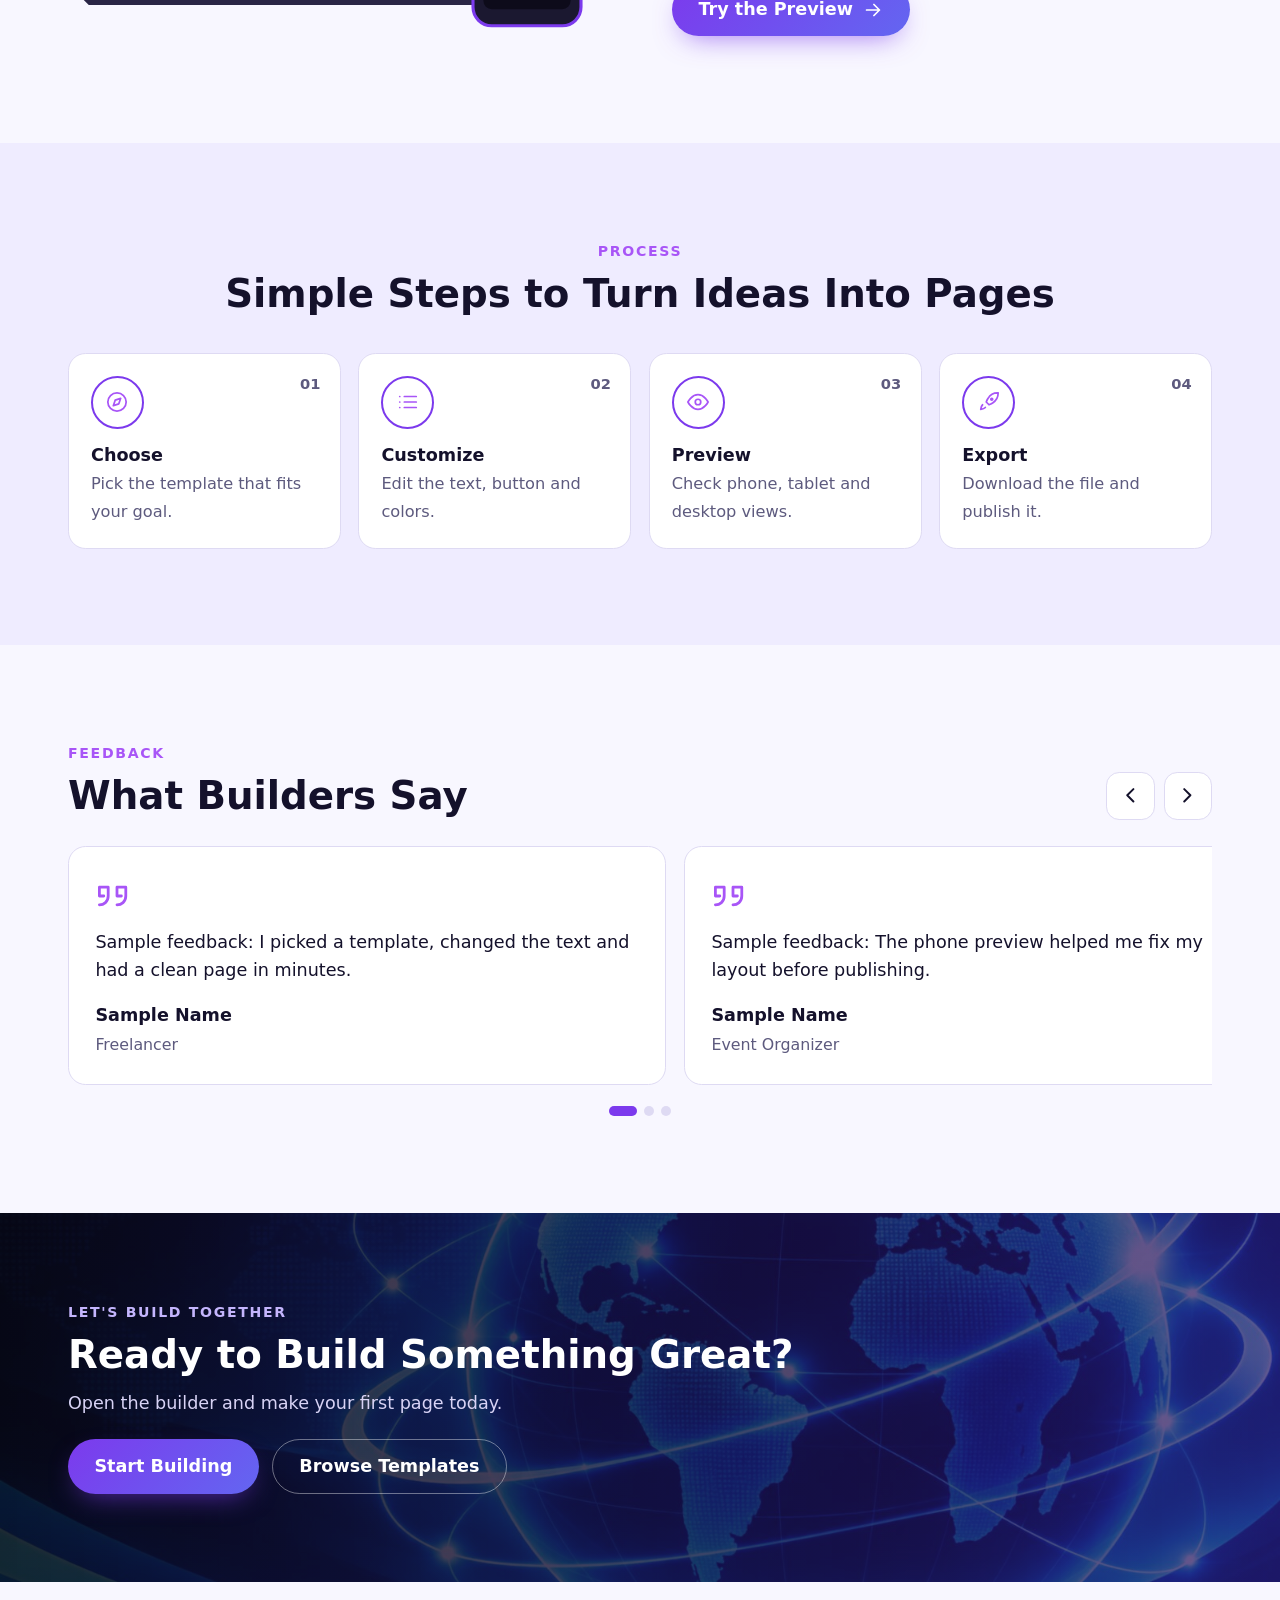
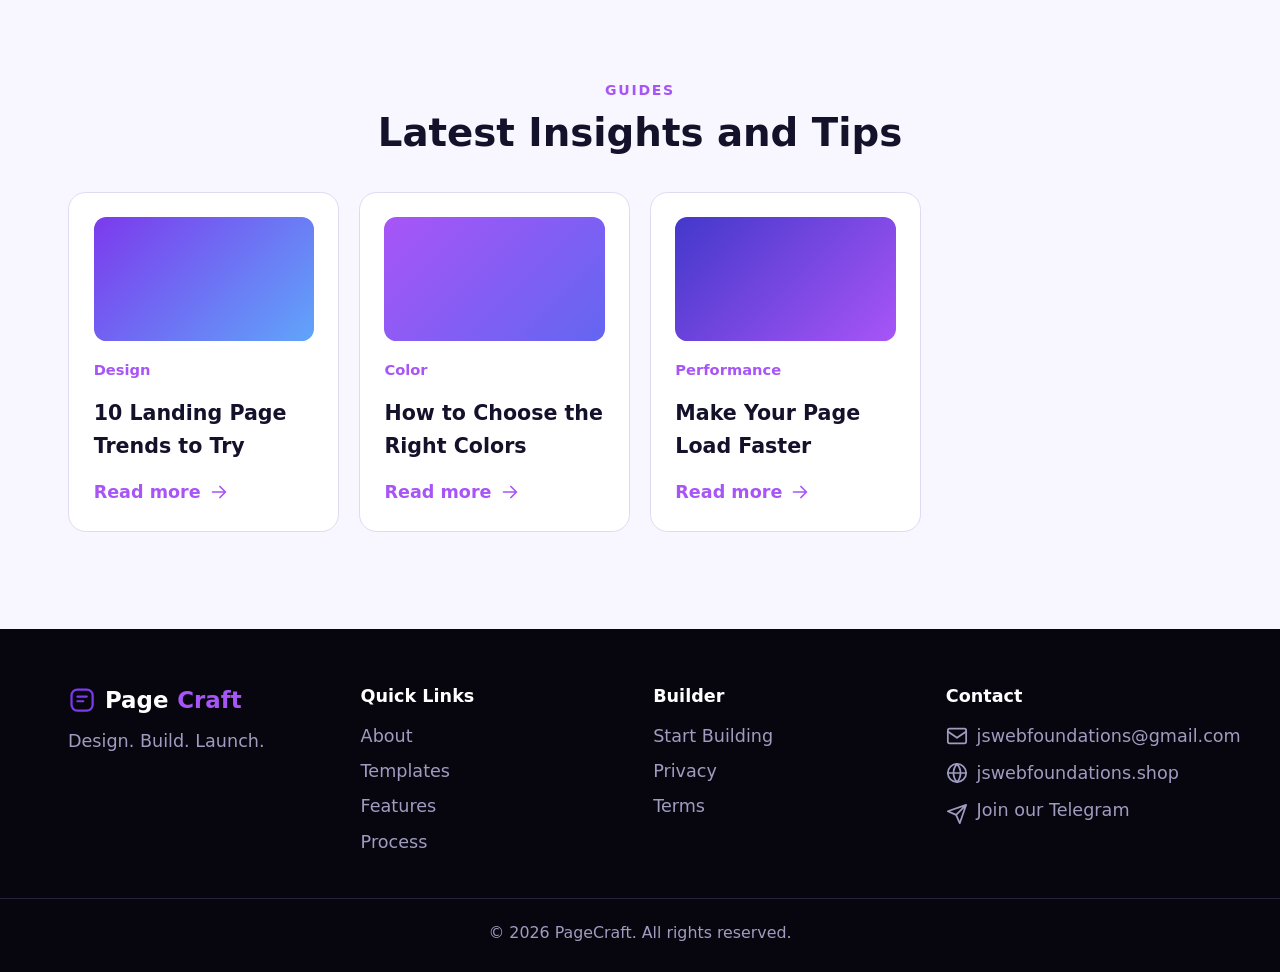
==== commit 6a1a70cb: "Builder: more templates, sections and publish" ====
--- a/index.html
+++ b/index.html
@@ -38,7 +38,7 @@
       <a href="#templates" class="btn ghost">Browse Templates</a>
     </div>
     <ul class="stats">
-      <li><b>12+</b>Templates</li><li><b>3</b>Device Previews</li><li><b>2</b>Color Modes</li>
+      <li><b>16</b>Templates</li><li><b>3</b>Device Previews</li><li><b>2</b>Color Modes</li>
     </ul>
   </div>
   <div class="float">
@@ -102,7 +102,7 @@
   </ul>
 </div></section>
 <section class="statbar"><div class="wrap">
-  <ul><li><b>12+</b>Templates</li><li><b>3</b>Device Previews</li><li><b>2</b>Color Modes</li><li><b>100%</b>Responsive</li></ul>
+  <ul><li><b>16</b>Templates</li><li><b>3</b>Device Previews</li><li><b>2</b>Color Modes</li><li><b>100%</b>Responsive</li></ul>
 </div></section>
 
 <section class="s"><div class="wrap two-col rev">
--- a/css/style.css
+++ b/css/style.css
@@ -139,3 +139,14 @@
 .devs button.on{background:var(--grad);color:#fff;border-color:transparent}
 .frame{display:flex;justify-content:center;background:var(--alt);border-radius:.8rem;padding:.75rem}
 iframe{width:100%;height:34rem;border:0;border-radius:.6rem;background:#fff;transition:width .3s;max-width:100%}
+.panel details{border:1px solid var(--line);border-radius:.8rem;padding:.8rem .9rem;background:var(--bg)}
+.panel details>*+*{margin-top:.7rem}
+.panel summary{cursor:pointer;font-weight:700;list-style:none}
+.panel summary::-webkit-details-marker{display:none}
+label.chk{display:flex!important;align-items:center;gap:.5rem;color:var(--txt)!important;font-weight:600}
+label.chk input{width:auto;min-height:0}
+.note{font-size:.85rem;color:var(--mut)}
+.btns{display:flex;flex-wrap:wrap;gap:.6rem}
+#msg{font-size:.9rem;padding:.6rem .8rem;border-radius:.6rem;background:var(--alt);word-break:break-word}
+#msg:empty{display:none}
+#msg.err{color:#ef4444}
--- a/css/responsive.css
+++ b/css/responsive.css
@@ -31,3 +31,4 @@
 html,body{max-width:100%;overflow-x:hidden}
 .hg>*,.two-col>*,.bgrid>*{min-width:0}
 h1,h2,h3,p{overflow-wrap:break-word}
+@media(min-width:901px){.bgrid>.panel:last-child{position:sticky;top:5rem;align-self:start}}
